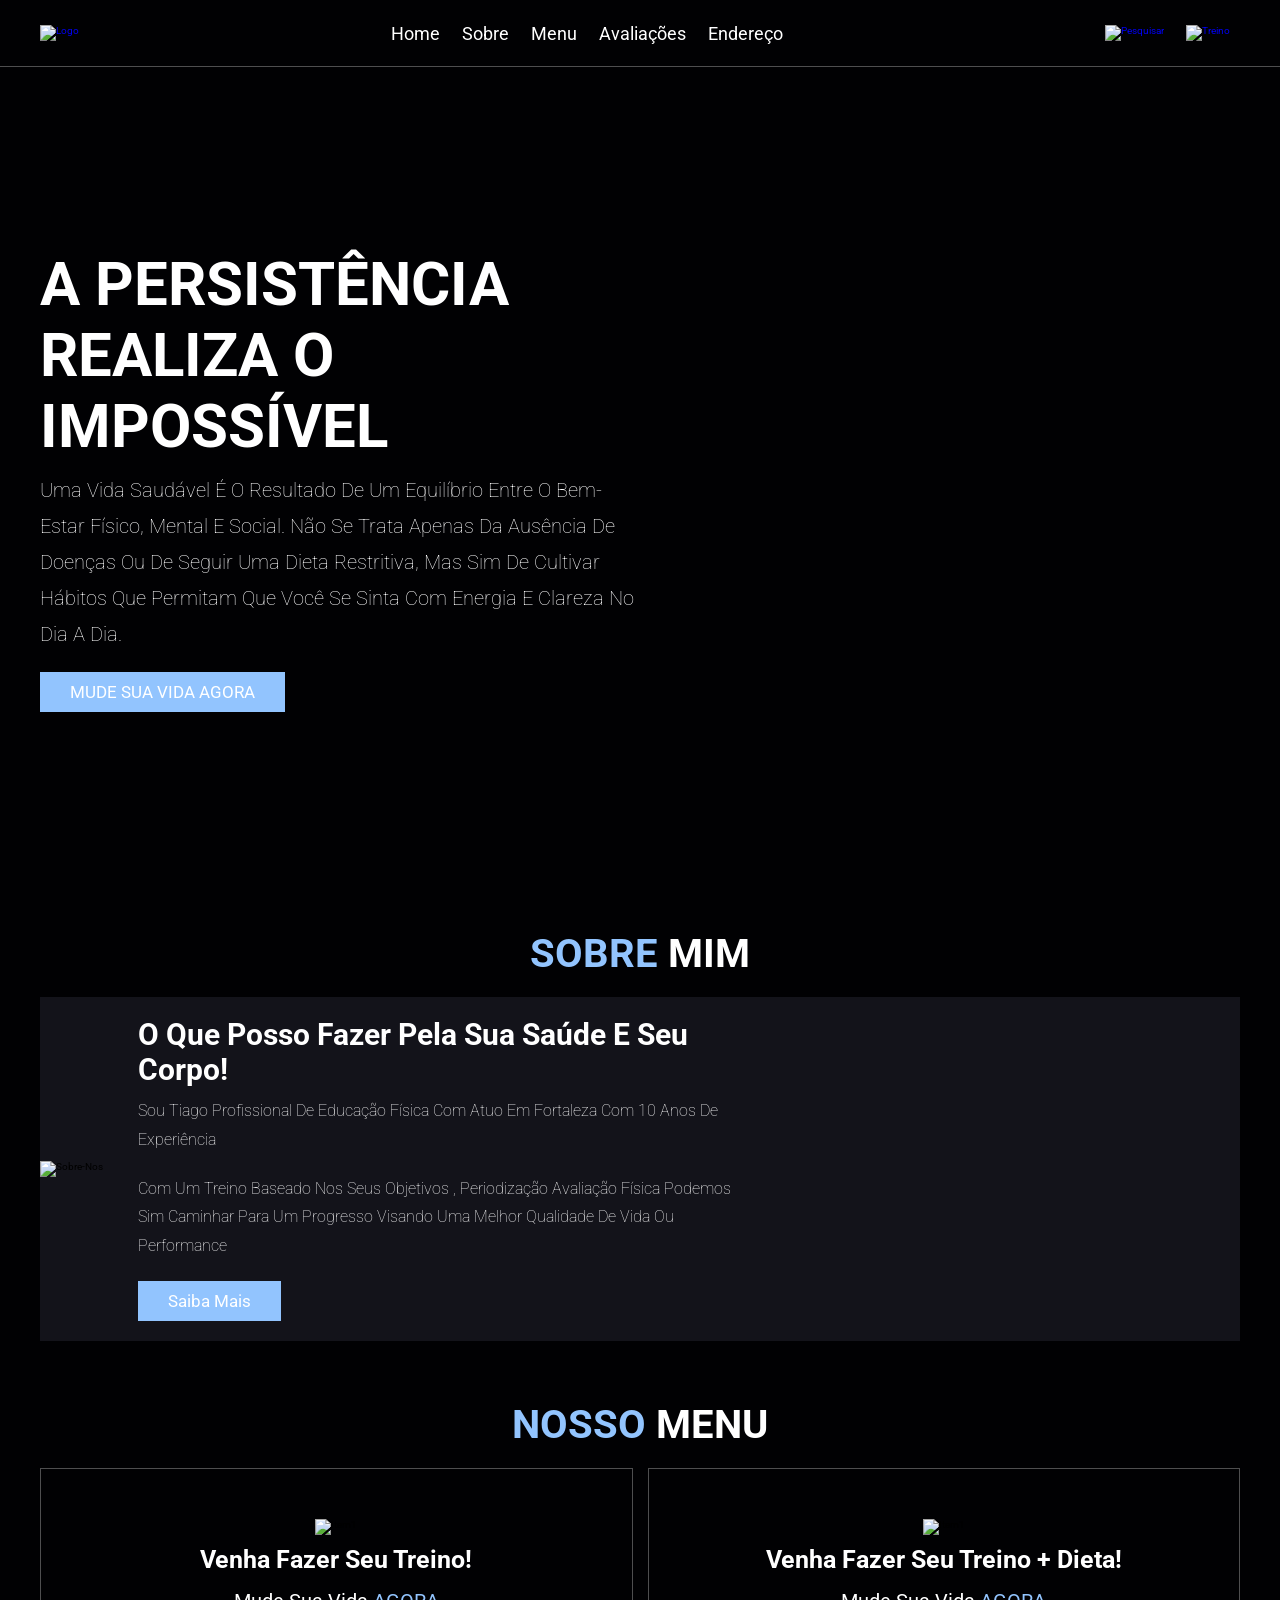
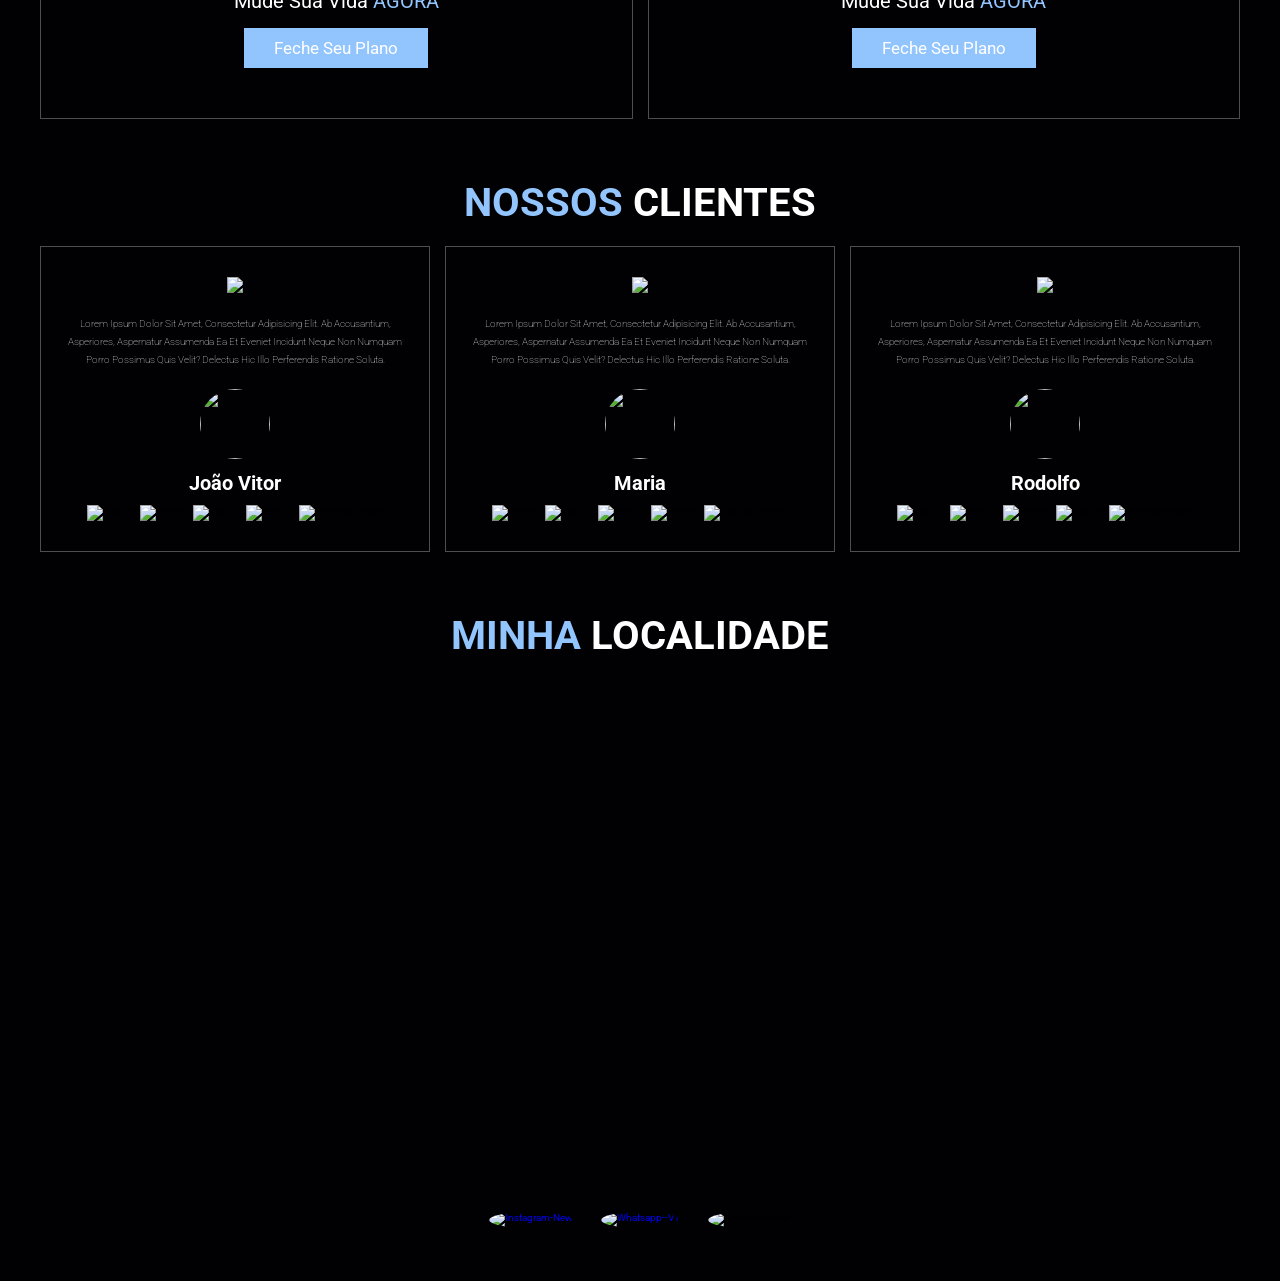
==== index.html @ c4655fab "sitepersonal.v2" ====
<!DOCTYPE html>
<html lang="pt-br">
<head>
    <meta charset="UTF-8">
    <meta name="viewport" content="width=device-width, initial-scale=1.0">
    <link rel="stylesheet" href="style.css">
    <link rel="preconnect" href="https://fonts.googleapis.com">
    <link rel="preconnect" href="https://fonts.gstatic.com" crossorigin>
    <link href="https://fonts.googleapis.com/css2?family=Montserrat:ital,wght@1,100..900&family=Roboto:ital,wght@1,300&display=swap" rel="stylesheet">
    <title>TiagoPersonal</title>
</head>
<body>
   <header class="header">  <!-- ADICIONADA A CLASSE "header" -->
       <section>
           <a href="#" class="logo">
               <img src="img/imglogo.JPG.jpg" height="70" width="150" alt="logo"/>
           </a>

           <nav class="navbar">
               <a href="#home">Home</a>
               <a href="#about">Sobre</a>
               <a href="#menu">Menu</a>
               <a href="#review">Avaliações</a><!-- CORRIGIDO "Avaliaçãoes" -->
               <a href="#address">Endereço</a>
           </nav>

           <div class="icons">
               <a href="#"><img width="30" height="30" src="https://img.icons8.com/ios/30/ffffff/search--v1.png"
                                alt="Pesquisar"/></a>
               <a href="#"><img width="30" height="30" src="https://img.icons8.com/nolan/30/dumbbell.png"
                                alt="Treino"/></a>
           </div>
       </section>
   </header>

   <div class="home-container">
       <section id="home">
           <div class="content">
               <h3>A PERSISTÊNCIA REALIZA O IMPOSSÍVEL</h3>
               <p>Uma vida saudável é o resultado de um equilíbrio entre o bem-estar físico, mental e social. Não se trata apenas da ausência de doenças ou de seguir uma dieta restritiva, mas sim de cultivar hábitos que permitam que você se sinta com energia e clareza no dia a dia.</p>
               <a href="https://wa.me/558587130654" class="btn">MUDE SUA VIDA AGORA</a>
           </div>
       </section>
   </div>

   <section class="about" id="about">
       <h2 class="title">Sobre <span>Mim</span></h2>
       <div class="row">
           <div class="container-image">
               <img height="430" width="430" src="./img/img1%20foto.JPG.jpg" alt="sobre-nos">
           </div>
           <div class="content">
               <h3>O que posso fazer pela sua saúde e seu corpo!</h3>
               <p>Sou Tiago profissional de educação  física  com atuo em Fortaleza Com 10 anos de experiência</p>
               <p>Com um treino baseado nos seus objetivos , periodização  avaliação física podemos sim caminhar para um progresso visando uma melhor qualidade de vida ou performance</p>
               <a href="https://wa.me/558587130654"  class="btn">Saiba mais</a>
           </div>

       </div>
   </section>

   <section class="menu" id="menu">
       <h2 class="title">Nosso <span>Menu</span></h2>

       <div class=box-container>
           <div class="box">
               <img src="img/img2 foto.JPG.jpg" alt="item1"/>
               <h3>Venha fazer seu treino!</h3>
               <div class="price">Mude sua vida <span>Agora</span></div>
               <a href="https://wa.me/558587130654" class="btn">Feche seu Plano</a>
           </div>
            <div class="box">
               <img src="img/foto1.jpeg" alt="item1"/>
               <h3>Venha fazer seu treino + dieta!</h3>
               <div class="price">Mude sua vida <span>Agora</span></div>
               <a href="https://wa.me/558587130654" class="btn">Feche seu Plano</a>
           </div>
       </div>
   </section>

   <section class="review" id="review">
       <h2 class="title">Nossos <span>clientes</span></h2>

       <div class="box-container">
           <div class="box">
               <img src="img/comentario_files/quote-img.png"/>
               <p>Lorem ipsum dolor sit amet, consectetur adipisicing elit. Ab accusantium, asperiores, aspernatur assumenda ea et eveniet incidunt neque non numquam porro possimus quis velit? Delectus hic illo perferendis ratione soluta.</p>
               <img class="user" src="img/comentario_files/pic-1.png"/>
               <h3>João Vitor</h3>
               <div class="stars">
                   <img width="30" height="30" src="https://img.icons8.com/ios-glyphs/30/ffffff/star--v1.png" alt="star--v1"/>
                   <img width="30" height="30" src="https://img.icons8.com/ios-glyphs/30/ffffff/star--v1.png" alt="star--v1"/>
                   <img width="30" height="30" src="https://img.icons8.com/ios-glyphs/30/ffffff/star--v1.png" alt="star--v1"/>
                   <img width="30" height="30" src="https://img.icons8.com/ios-glyphs/30/ffffff/star--v1.png" alt="star--v1"/>
                   <img width="30" height="30" src="https://img.icons8.com/ios-filled/30/ffffff/star-half-empty.png" alt="star-half-empty"/>
               </div>
           </div>

            <div class="box">
               <img src="img/comentario_files/quote-img.png"/>
               <p>Lorem ipsum dolor sit amet, consectetur adipisicing elit. Ab accusantium, asperiores, aspernatur assumenda ea et eveniet incidunt neque non numquam porro possimus quis velit? Delectus hic illo perferendis ratione soluta.</p>
               <img class="user" src="img/comentario_files/pic-2.png"/>
               <h3>maria</h3>
               <div class="stars">
                   <img width="30" height="30" src="https://img.icons8.com/ios-glyphs/30/ffffff/star--v1.png" alt="star--v1"/>
                   <img width="30" height="30" src="https://img.icons8.com/ios-glyphs/30/ffffff/star--v1.png" alt="star--v1"/>
                   <img width="30" height="30" src="https://img.icons8.com/ios-glyphs/30/ffffff/star--v1.png" alt="star--v1"/>
                   <img width="30" height="30" src="https://img.icons8.com/ios-glyphs/30/ffffff/star--v1.png" alt="star--v1"/>
                   <img width="30" height="30" src="https://img.icons8.com/ios-filled/30/ffffff/star-half-empty.png" alt="star-half-empty"/>
               </div>
           </div>

            <div class="box">
               <img src="img/comentario_files/quote-img.png"/>
               <p>Lorem ipsum dolor sit amet, consectetur adipisicing elit. Ab accusantium, asperiores, aspernatur assumenda ea et eveniet incidunt neque non numquam porro possimus quis velit? Delectus hic illo perferendis ratione soluta.</p>
               <img class="user" src="img/comentario_files/pic-3.png"/>
               <h3>rodolfo</h3>
               <div class="stars">
                   <img width="30" height="30" src="https://img.icons8.com/ios-glyphs/30/ffffff/star--v1.png" alt="star--v1"/>
                   <img width="30" height="30" src="https://img.icons8.com/ios-glyphs/30/ffffff/star--v1.png" alt="star--v1"/>
                   <img width="30" height="30" src="https://img.icons8.com/ios-glyphs/30/ffffff/star--v1.png" alt="star--v1"/>
                   <img width="30" height="30" src="https://img.icons8.com/ios-glyphs/30/ffffff/star--v1.png" alt="star--v1"/>
                   <img width="30" height="30" src="https://img.icons8.com/ios-filled/30/ffffff/star-half-empty.png" alt="star-half-empty"/>
               </div>
           </div>
       </div>
   </section>

   <section class="address" id="address">
       <h2 class="title">Minha <span>Localidade</span></h2>

       <iframe src="https://www.google.com/maps/embed?pb=!1m18!1m12!1m3!1d3981.359540931861!2d-38.49580643034503!3d-3.7315707348567804!2m3!1f0!2f0!3f0!3m2!1i1024!2i768!4f13.1!3m3!1m2!1s0x94ce50ed0db0ce53%3A0x2ceef8b6d3bbef4b!2sAcademia%20Smart%20Fit%20-%20Meireles!5e0!3m2!1spt-BR!2sbr!4v1773800016883!5m2!1spt-BR!2sbr" width="600" height="450" style="border:0;" allowfullscreen="" loading="lazy" referrerpolicy="no-referrer-when-downgrade"></iframe>
   </section>

   <section class="footer">
       <div class="share">
           <a href="http://instragram.com/tiagosampaio12"><img width="30" height="30" src="https://img.icons8.com/ios-glyphs/30/ffffff/instagram-new.png" alt="instagram-new"/></a>
           <a href="https://wa.me/558587130654"><img width="30" height="30" src="https://img.icons8.com/ios-filled/30/ffffff/whatsapp--v1.png" alt="whatsapp--v1"/></a>
           <img width="30" height="30" src="https://img.icons8.com/ios-filled/30/ffffff/facebook-new.png" alt="facebook-new"/>
       </div>
   </section>
</body>
</html>
---- style.css ----
:root {
   --main-color: #92c4fe; /*adicionar --white: #fff no fina*/
   --black: #13131a;
   --bg: #010103;
   --border: 0.1rem solid rgba(255,255,255,0.3);
   font-size: 10px;
}

*{
   margin:0;
   padding: 0;
   outline: none;
   border: none;
   text-decoration: none;
   text-transform: capitalize;
   transition: 0.2s linear;
   font-family: "Roboto", sans-serif;
}

body {
   background-color: var(--bg);
}

section {
   padding: 3rem 2rem;
   margin: 0 auto;
   max-width: 1200px;
}

.header {
   position: fixed;
   top:0;
   left: 0;
   right: 0;
   z-index: 99;
   border-bottom: var(--border);
   background-color: var(--bg);
}

.header section {
   display: flex;
   align-items: center;
   justify-content: space-between;
   padding-top: 1.5rem;
   padding-bottom: 1.5rem;
}

.navbar a {
   margin: 0 1rem;
   font-size: 1.8rem;
   color: #fff;
}

.navbar a:hover {
   color: var(--main-color);
   border-bottom: 0.1rem solid var(--main-color);
   padding-bottom: 0.5rem;
   font-size: 2rem;
}

.icons img {
   margin: 1rem;
   cursor: pointer;
}

.icons img:hover {
   width: 40px;
   height: 40px;
}

.btn {
   background: var(--main-color);
   color: #fff;
   padding: 1rem 3rem;
   font-size: 1.7rem;
   cursor: pointer;
   margin-top: 1rem;
   display: inline-block;
}

.btn:hover {
   letter-spacing: 0.1rem;
}

.home-container {
   background: url("./img/academiaofc.jpg");
   background-position: center;
   height: 100vh;
   background-size: cover;
}

.home-container section {
   display: flex;
   align-items: center;
   min-height: 100vh;
}

.content {
   max-width: 60rem;
}

.content h3 {
   color: #fff;
   font-size: 6rem;
}

.content p {
   color: #fff;
   font-size: 2rem;
   font-weight: 100;
   line-height: 1.8;
   padding: 1rem 0;
}

.title {
   font-size: 4rem;
   color: var(--main-color);
   text-align: center;
   text-transform: uppercase;
   margin-bottom: 2rem;
}

.title span {
   color: #fff;
   text-transform: uppercase;
}


.about .row {
   display: flex;
   align-items: center;
   background-color: var(--black);
   gap: 1.5rem;
}

.about .row .content {
   padding: 2rem;
}

.about .row .content h3 {
   font-size: 3rem;
   color: #fff;
}

.about .row .content p {
   font-size: 1.6rem;
   color: #fff;
   padding: 1rem 0;
   line-height: 1.8;
}

 .box-container {
   display: grid;
   grid-template-columns: repeat(auto-fit, minmax(30rem, 1fr));
   gap: 1.5rem;
}

.menu .box-container .box {
   text-align: center;
   border: var(--border);
   padding: 5rem;
   cursor: pointer;
}

.menu .box-container .box img {
   height: 25rem;
}

.menu .box-container .box h3 {
  color: #fff;
  font-size: 2.5rem;
  padding: 1rem 0;
}

.menu .box-container .box .price {
  color: #fff;
  font-size: 2rem;
  padding: 0.5rem 0;
}

.menu .box-container .box .price span {
  text-transform: uppercase;
  color: var(--main-color);

}

.menu .box-container .box:hover {
   background-color: #fff
}

.menu .box-container .box:hover>* {
   color: var(--black);
}

.review .box-container .box {
   border: var(--border);
   text-align: center;
   padding: 3rem 2rem;
}

.review .box-container .box p {
   font-siz: 1.5rem;
   color: #fff;
   padding: 2rem 0;
   line-height: 1.8;
   font-weight: lighter;
}

.review .box-container .box h3 {
   color: #fff;
   font-size: 2rem;
   margin: 1rem 0;
}

.review .box-container .box .user {
   height: 7rem;
   width: 7rem;
   border-radius: 50%;
}

.address {
   display: flex;
   align-items: center;
   flex-direction: column;
}

.footer {
   text-align: center;
}

.footer .share {
   padding: 1rem 0;
}

.footer .share img {
   margin: 0.3rem;
   cursor: pointer;
   border-radius: 50%;
   padding: 1rem
}

.footer .share img:hover {
  background-color: var(--main-color);
}
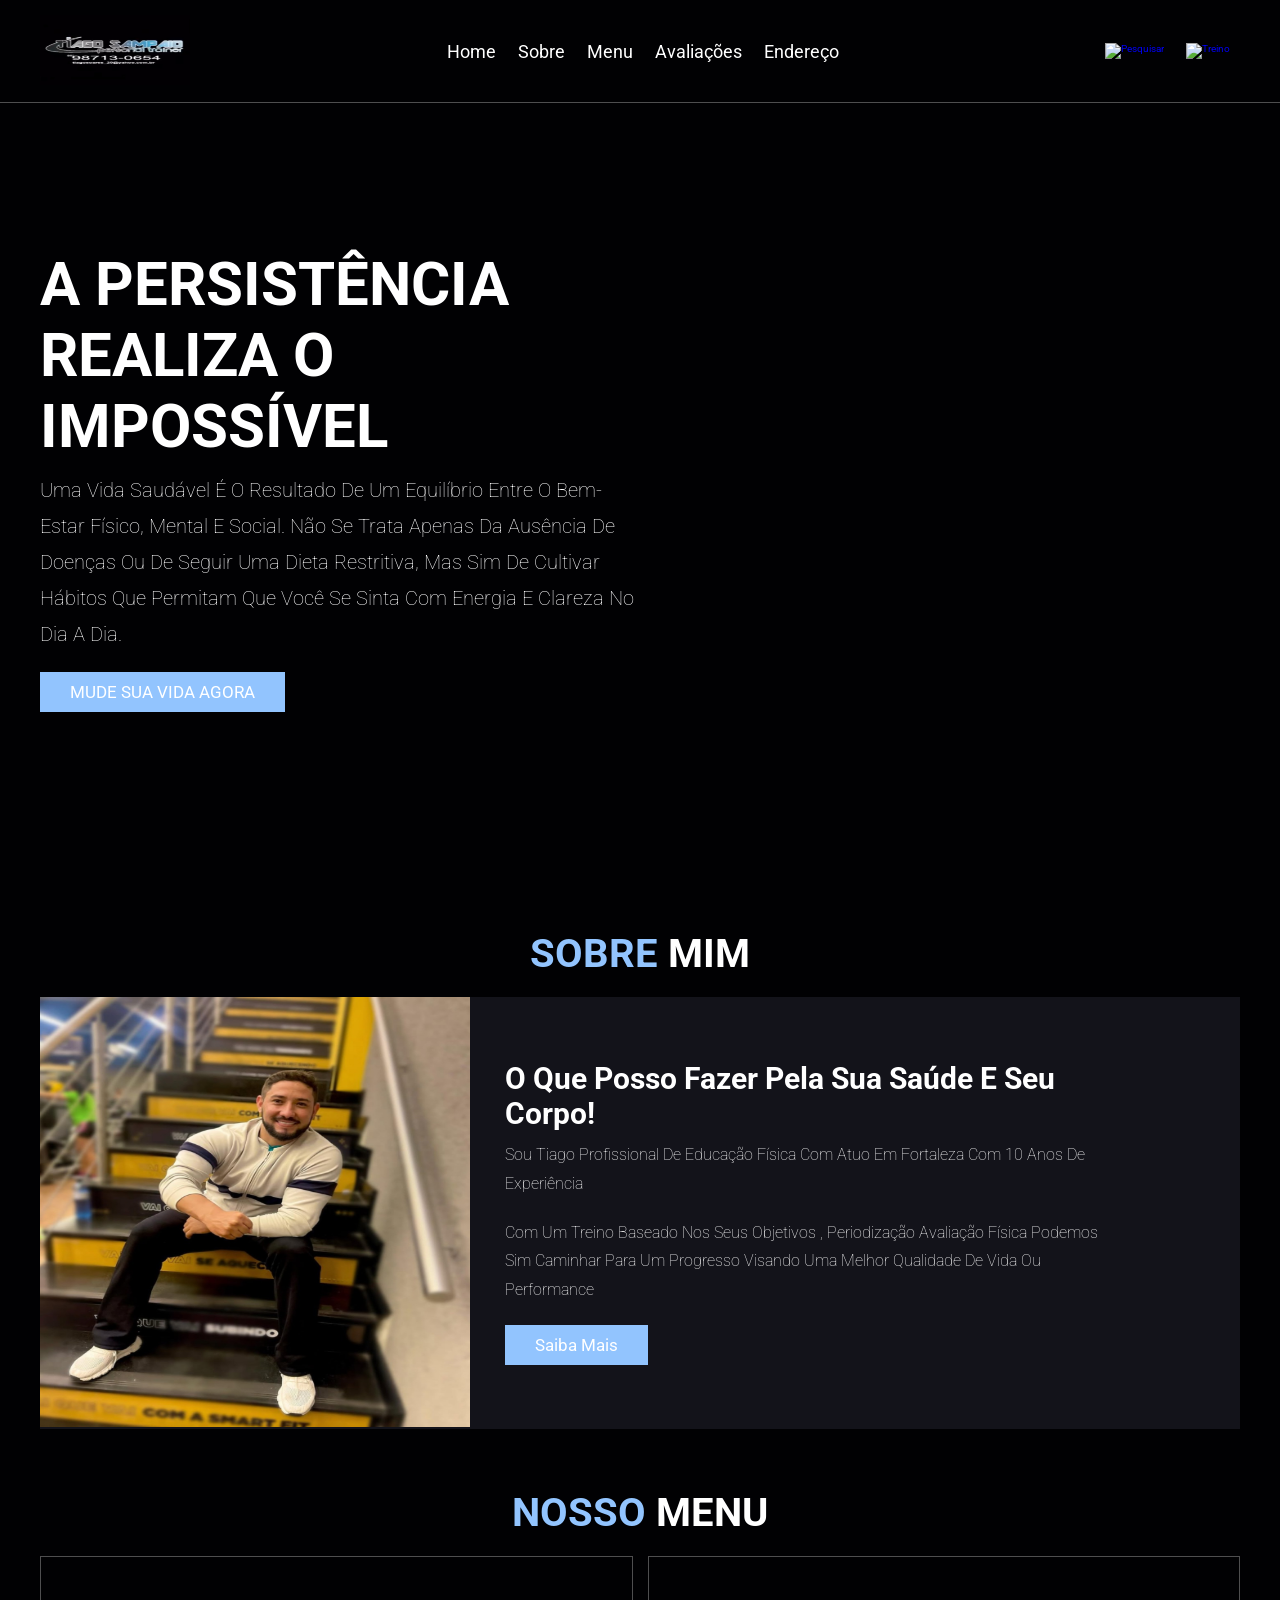
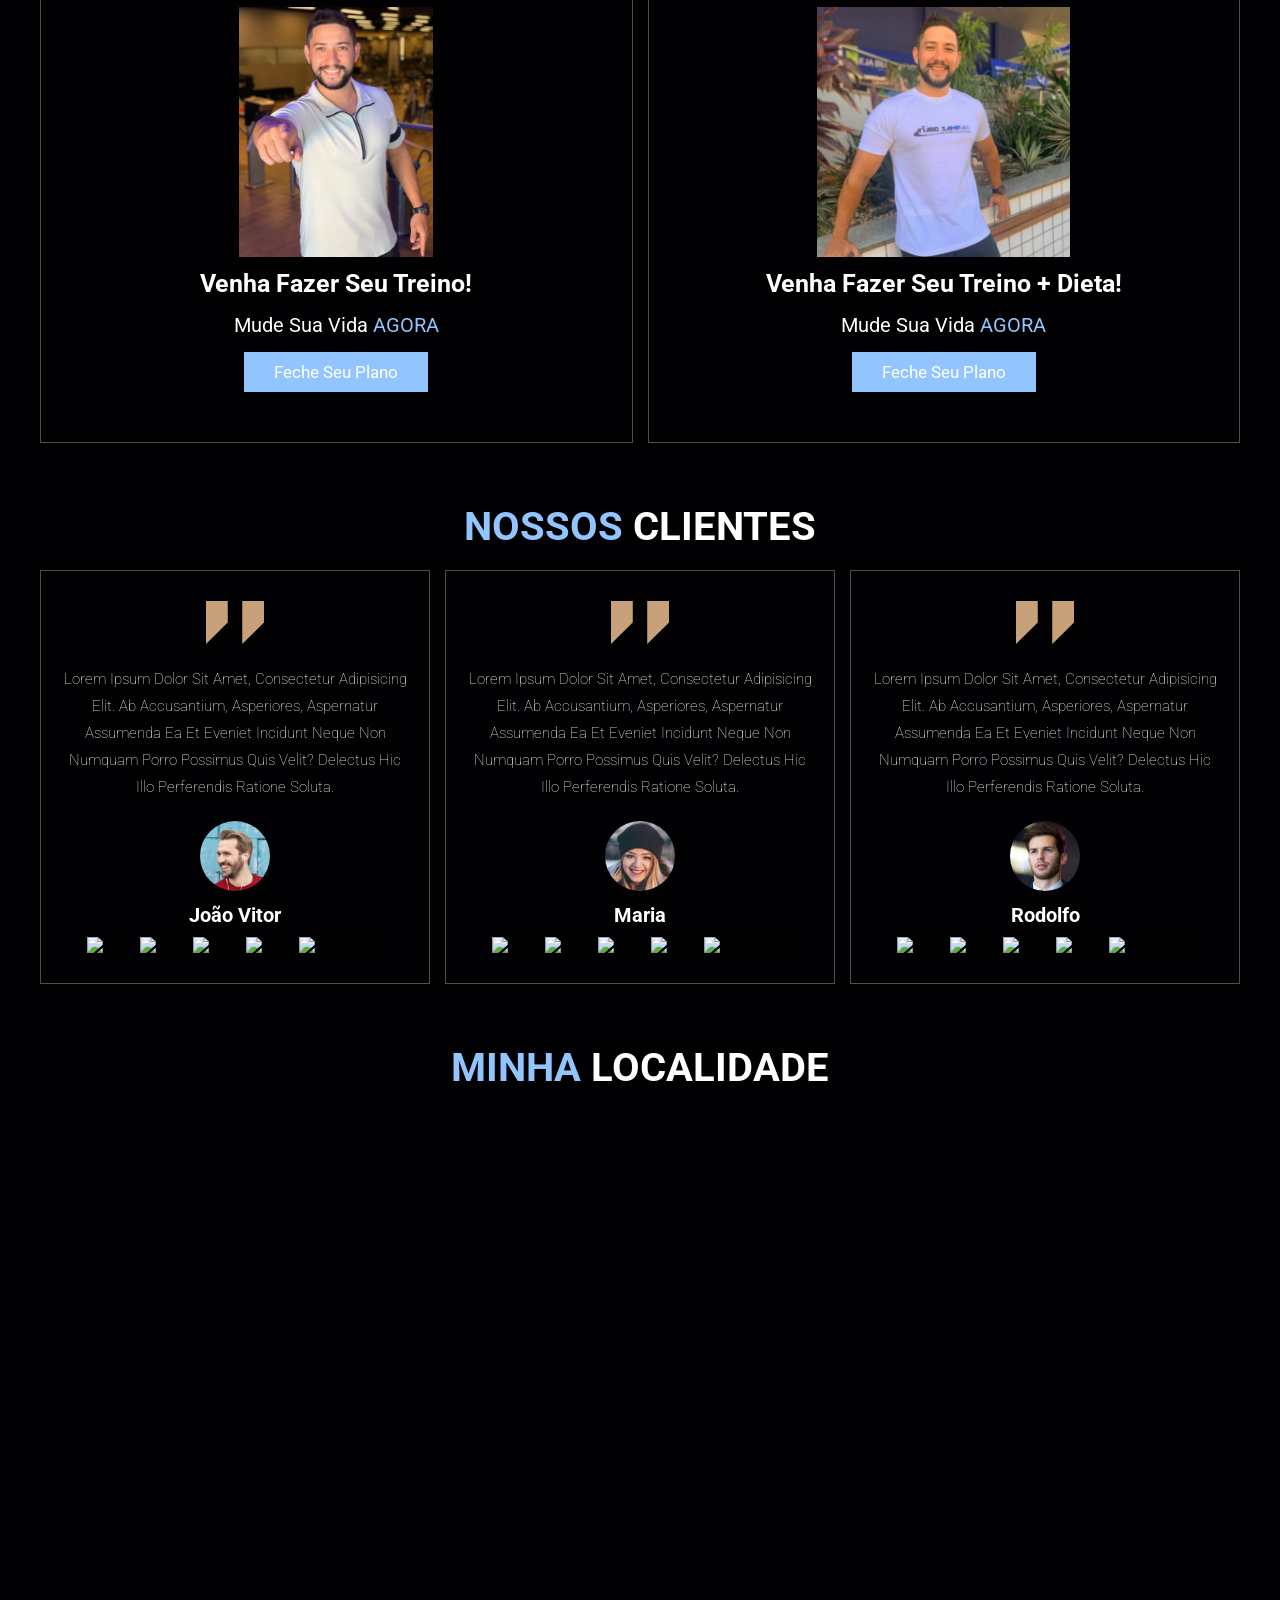
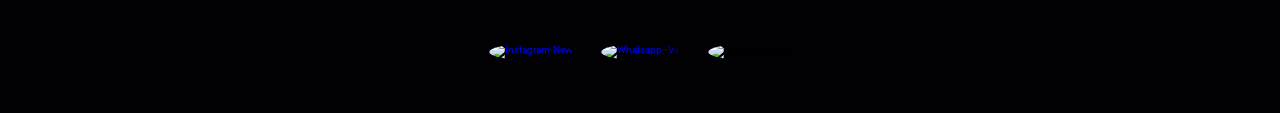
==== commit f610f563: "sitepersonal.v4" ====
--- a/index.html
+++ b/index.html
@@ -10,17 +10,17 @@
     <title>TiagoPersonal</title>
 </head>
 <body>
-   <header class="header">  <!-- ADICIONADA A CLASSE "header" -->
+   <header class="header"> 
        <section>
            <a href="#" class="logo">
-               <img src="img/imglogo.JPG.jpg" height="70" width="150" alt="logo"/>
+               <img src="imagens 1/img/imglogo.JPG.jpg" height="70" width="150" alt="logo"/>
            </a>
 
            <nav class="navbar">
                <a href="#home">Home</a>
                <a href="#about">Sobre</a>
                <a href="#menu">Menu</a>
-               <a href="#review">Avaliações</a><!-- CORRIGIDO "Avaliaçãoes" -->
+               <a href="#review">Avaliações</a>
                <a href="#address">Endereço</a>
            </nav>
 
@@ -47,7 +47,7 @@
        <h2 class="title">Sobre <span>Mim</span></h2>
        <div class="row">
            <div class="container-image">
-               <img height="430" width="430" src="./img/img1%20foto.JPG.jpg" alt="sobre-nos">
+               <img height="430" width="430" src="imagens 1/img/img1 foto.JPG.jpg" alt="sobre-nos">
            </div>
            <div class="content">
                <h3>O que posso fazer pela sua saúde e seu corpo!</h3>
@@ -64,13 +64,13 @@
 
        <div class=box-container>
            <div class="box">
-               <img src="img/img2 foto.JPG.jpg" alt="item1"/>
+               <img src="imagens 1/img/img2 foto.JPG.jpg" alt="item1"/>
                <h3>Venha fazer seu treino!</h3>
                <div class="price">Mude sua vida <span>Agora</span></div>
                <a href="https://wa.me/558587130654" class="btn">Feche seu Plano</a>
            </div>
             <div class="box">
-               <img src="img/foto1.jpeg" alt="item1"/>
+               <img src="imagens 1/img/foto1.jpeg" alt="item1"/>
                <h3>Venha fazer seu treino + dieta!</h3>
                <div class="price">Mude sua vida <span>Agora</span></div>
                <a href="https://wa.me/558587130654" class="btn">Feche seu Plano</a>
@@ -83,9 +83,9 @@
 
        <div class="box-container">
            <div class="box">
-               <img src="img/comentario_files/quote-img.png"/>
+               <img src="comentario_files/quote-img.png"/>
                <p>Lorem ipsum dolor sit amet, consectetur adipisicing elit. Ab accusantium, asperiores, aspernatur assumenda ea et eveniet incidunt neque non numquam porro possimus quis velit? Delectus hic illo perferendis ratione soluta.</p>
-               <img class="user" src="img/comentario_files/pic-1.png"/>
+               <img class="user" src="comentario_files/pic-1.png"/>
                <h3>João Vitor</h3>
                <div class="stars">
                    <img width="30" height="30" src="https://img.icons8.com/ios-glyphs/30/ffffff/star--v1.png" alt="star--v1"/>
@@ -97,9 +97,9 @@
            </div>
 
             <div class="box">
-               <img src="img/comentario_files/quote-img.png"/>
+               <img src="comentario_files/quote-img.png"/>
                <p>Lorem ipsum dolor sit amet, consectetur adipisicing elit. Ab accusantium, asperiores, aspernatur assumenda ea et eveniet incidunt neque non numquam porro possimus quis velit? Delectus hic illo perferendis ratione soluta.</p>
-               <img class="user" src="img/comentario_files/pic-2.png"/>
+               <img class="user" src="comentario_files/pic-2.png"/>
                <h3>maria</h3>
                <div class="stars">
                    <img width="30" height="30" src="https://img.icons8.com/ios-glyphs/30/ffffff/star--v1.png" alt="star--v1"/>
@@ -111,9 +111,9 @@
            </div>
 
             <div class="box">
-               <img src="img/comentario_files/quote-img.png"/>
+               <img src="comentario_files/quote-img.png"/>
                <p>Lorem ipsum dolor sit amet, consectetur adipisicing elit. Ab accusantium, asperiores, aspernatur assumenda ea et eveniet incidunt neque non numquam porro possimus quis velit? Delectus hic illo perferendis ratione soluta.</p>
-               <img class="user" src="img/comentario_files/pic-3.png"/>
+               <img class="user" src="comentario_files/pic-3.png"/>
                <h3>rodolfo</h3>
                <div class="stars">
                    <img width="30" height="30" src="https://img.icons8.com/ios-glyphs/30/ffffff/star--v1.png" alt="star--v1"/>
--- a/style.css
+++ b/style.css
@@ -83,7 +83,7 @@
 }
 
 .home-container {
-   background: url("./img/academiaofc.jpg");
+    background-image: url('https://images.unsplash.com/photo-1593079831268-3381b0db4a77?ixlib=rb-4.0.3&auto=format&fit=crop&w=870&q=80');
    background-position: center;
    height: 100vh;
    background-size: cover;
@@ -199,7 +199,7 @@
 }
 
 .review .box-container .box p {
-   font-siz: 1.5rem;
+   font-size: 1.5rem;
    color: #fff;
    padding: 2rem 0;
    line-height: 1.8;
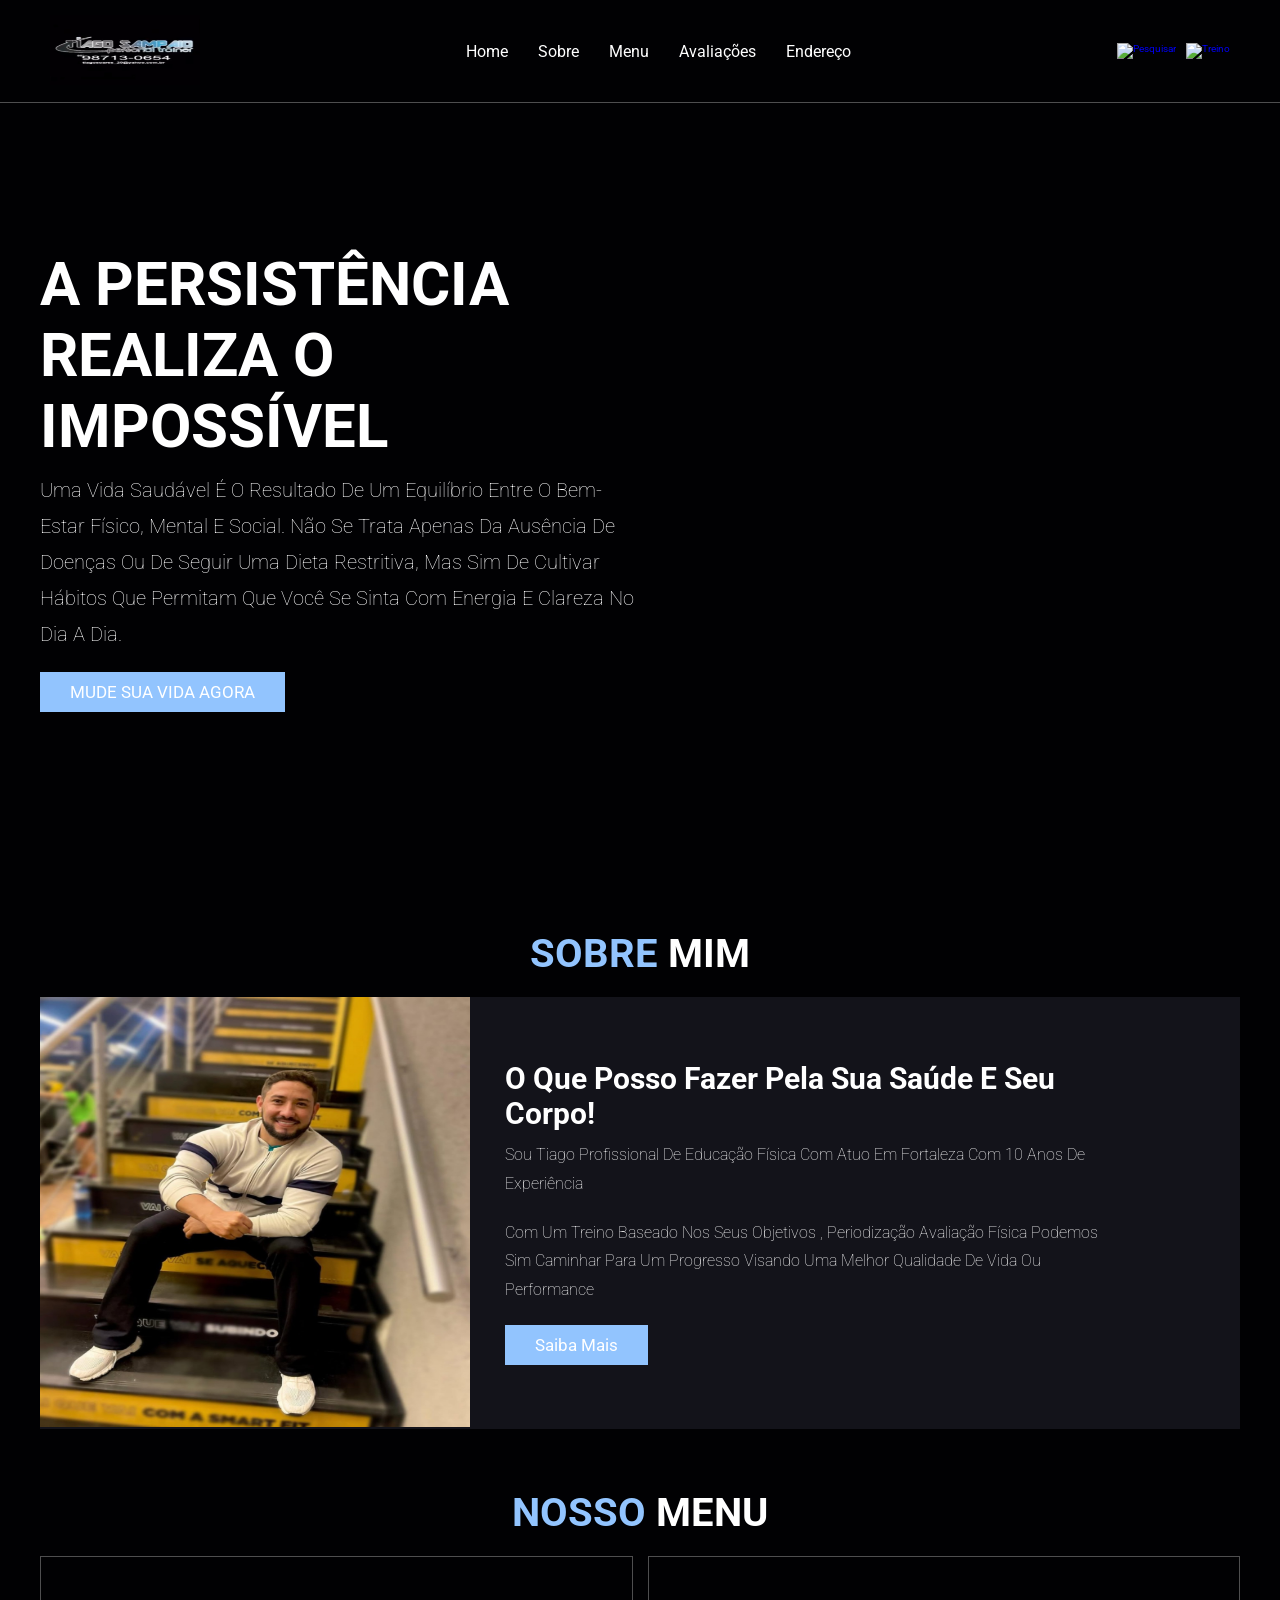
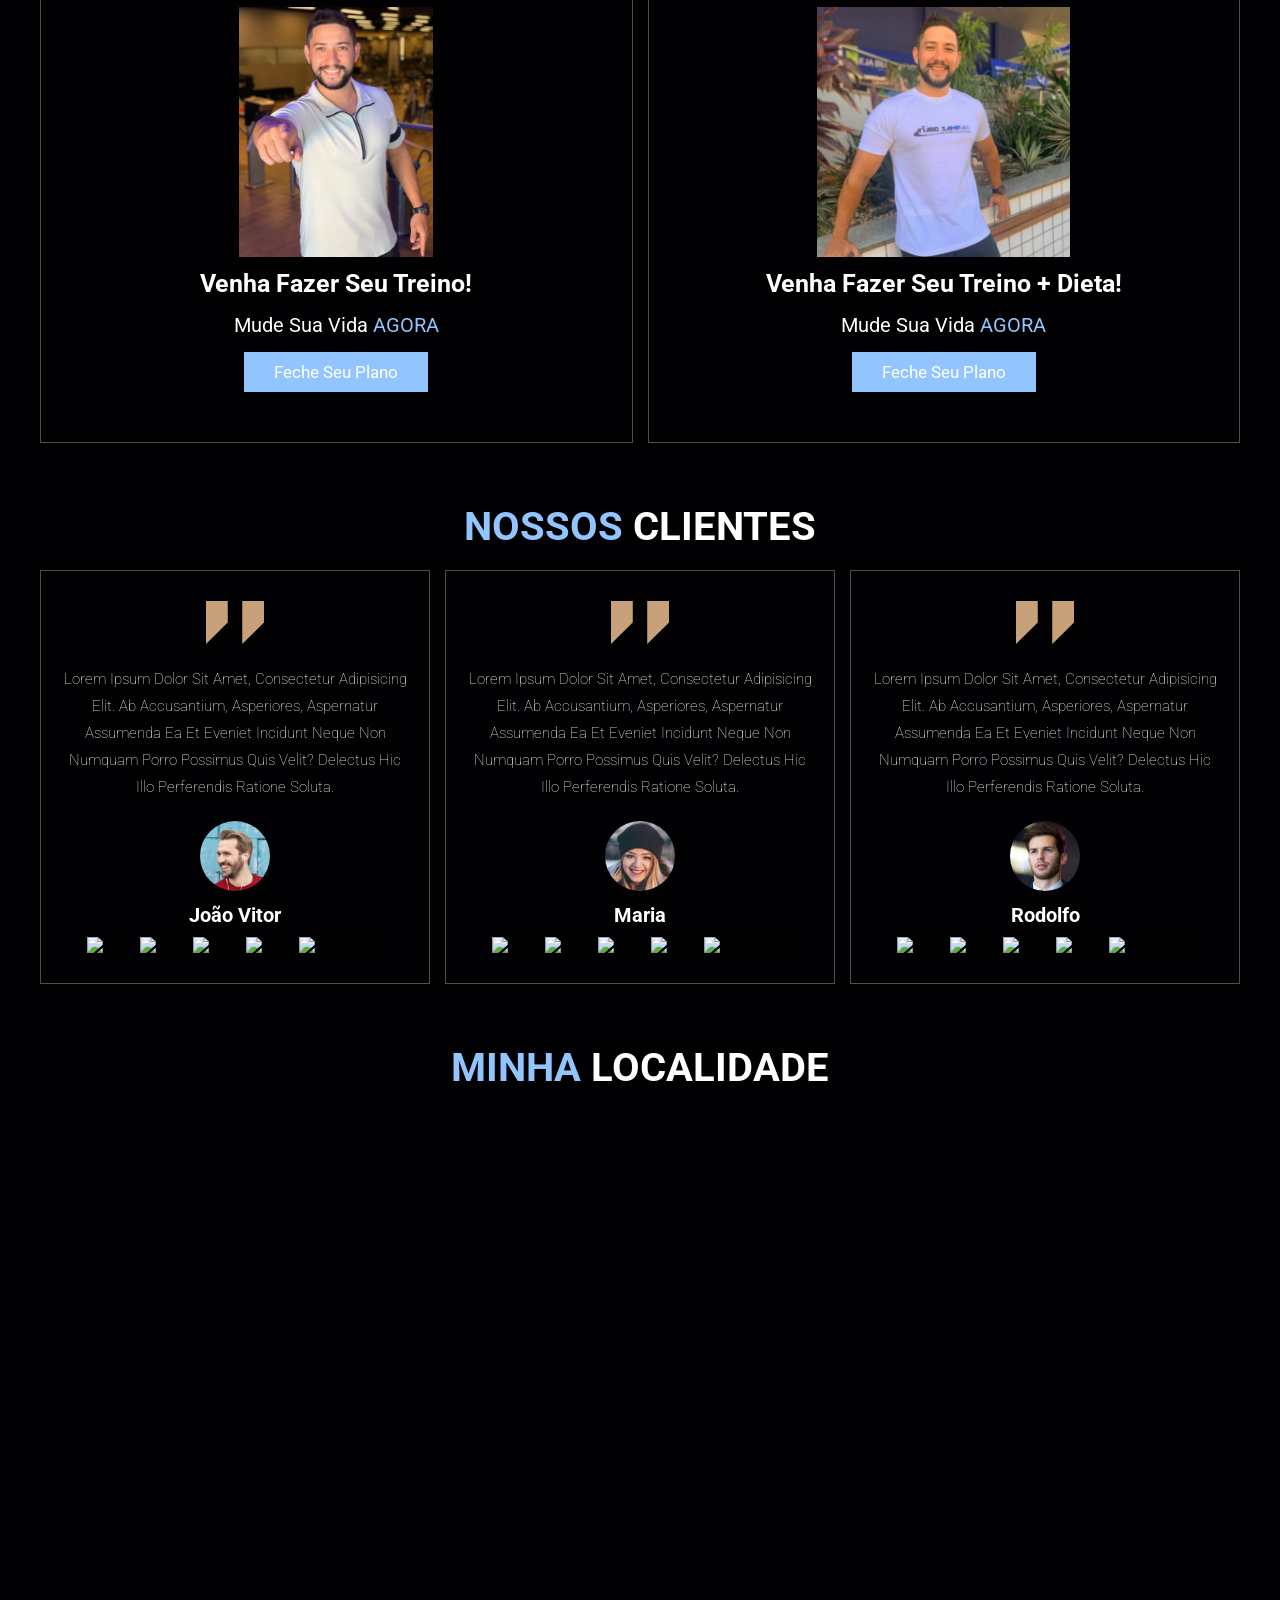
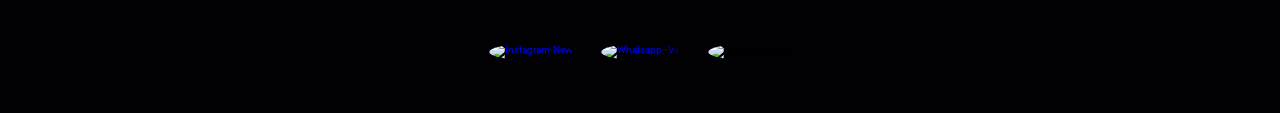
==== commit 03e26f44: "sitepersonal.v5" ====
--- a/index.html
+++ b/index.html
@@ -16,7 +16,7 @@
                <img src="imagens 1/img/imglogo.JPG.jpg" height="70" width="150" alt="logo"/>
            </a>
 
-           <nav class="navbar">
+           <nav class="navbar-wrapper">
                <a href="#home">Home</a>
                <a href="#about">Sobre</a>
                <a href="#menu">Menu</a>
--- a/style.css
+++ b/style.css
@@ -45,27 +45,38 @@
    padding-bottom: 1.5rem;
 }
 
-.navbar a {
-   margin: 0 1rem;
-   font-size: 1.8rem;
-   color: #fff;
-}
-
-.navbar a:hover {
+.navbar-wrapper {
+   display: flex;
+   gap: 1rem;
+}
+
+.navbar-wrapper a {
+  font-size: 1.6rem;
+   color: #fff;
+   padding: 0.5rem 1rem;
+}
+
+.navbar-wrapper a:hover {
    color: var(--main-color);
    border-bottom: 0.1rem solid var(--main-color);
    padding-bottom: 0.5rem;
    font-size: 2rem;
 }
 
+.icons {
+   display: flex;
+   gap: 1rem;
+}
+
 .icons img {
-   margin: 1rem;
+   width: 28px;
+   height: 28px;
    cursor: pointer;
 }
 
 .icons img:hover {
-   width: 40px;
-   height: 40px;
+   width: 32px;
+   height: 32px;
 }
 
 .btn {
@@ -241,4 +252,77 @@
 
 .footer .share img:hover {
   background-color: var(--main-color);
+}
+
+/* MOBILE (até 768px) */
+@media (max-width: 768px) {
+   .header section {
+      flex-direction: row;
+      justify-content: space-between;
+      gap: 0.5rem;
+      padding: 1rem;
+   }
+
+   .navbar-wrapper {
+      flex: 1;
+      justify-content: center;
+      gap: 1rem;
+   }
+   
+   .navbar {
+      flex-wrap: wrap;
+      justify-content: center;
+      gap: 0.3rem;
+   }
+   
+   .navbar a {
+      font-size: 1.4rem;
+     padding: 0.4rem 0.6rem;
+   }
+   
+  .icons {
+      gap: 0.3rem;
+   }
+
+   .logo img {
+      height: 45px;
+   }
+   
+   .home-container {
+      background-attachment: scroll;
+      min-height: 90vh;
+      text-align: center;
+   }
+   
+   .about .row {
+      flex-direction: column;
+      text-align: center;
+   }
+   
+   section {
+      padding: 2rem 1rem;
+   }
+   
+   .box-container {
+      grid-template-columns: 1fr;
+      gap: 1.5rem;
+   }
+}
+
+/* TABLET (769px - 1024px) */
+@media (min-width: 769px) and (max-width: 1024px) {
+   .header section {
+      padding: 1rem 3rem;
+   }
+   
+   .box-container {
+      grid-template-columns: repeat(2, 1fr);
+   }
+}
+
+/* DESKTOP GRANDE (1025px+) */
+@media (min-width: 1025px) {
+   .header section {
+      padding: 1.5rem 5rem;
+   }
 }
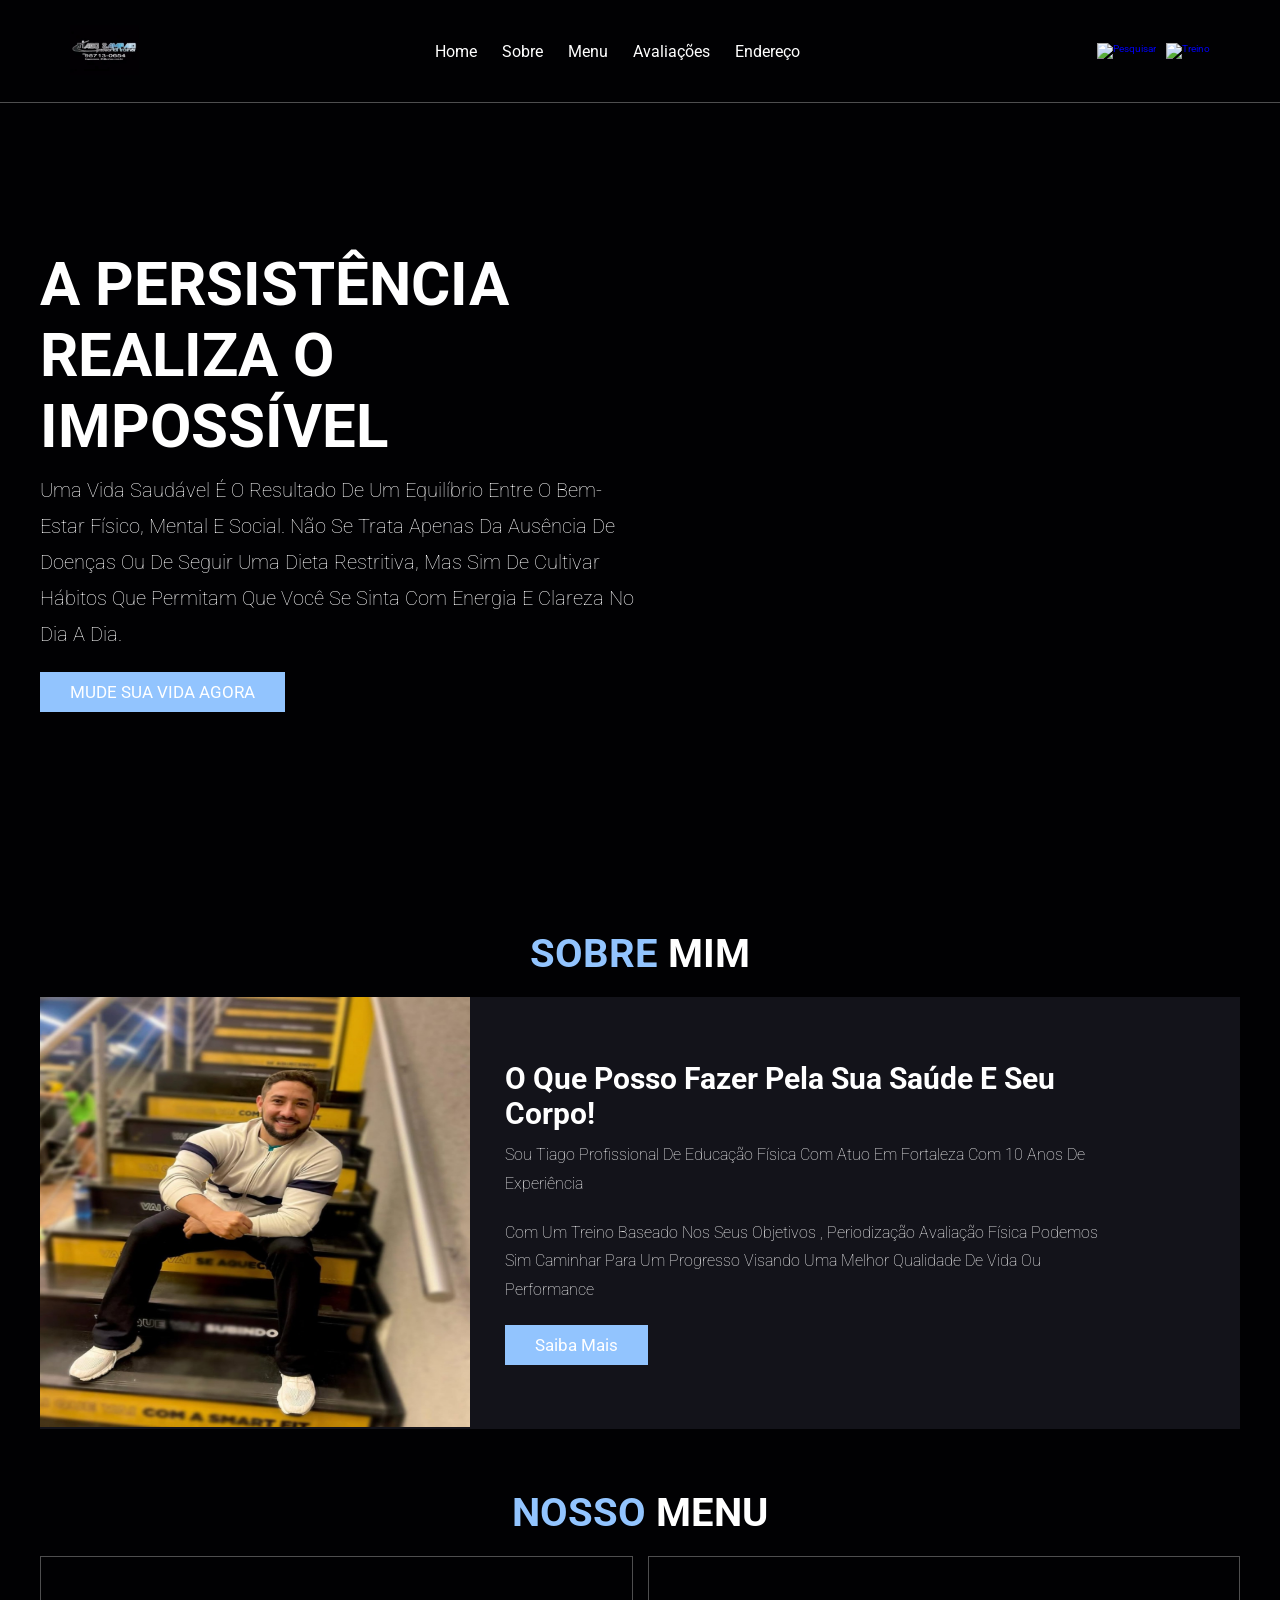
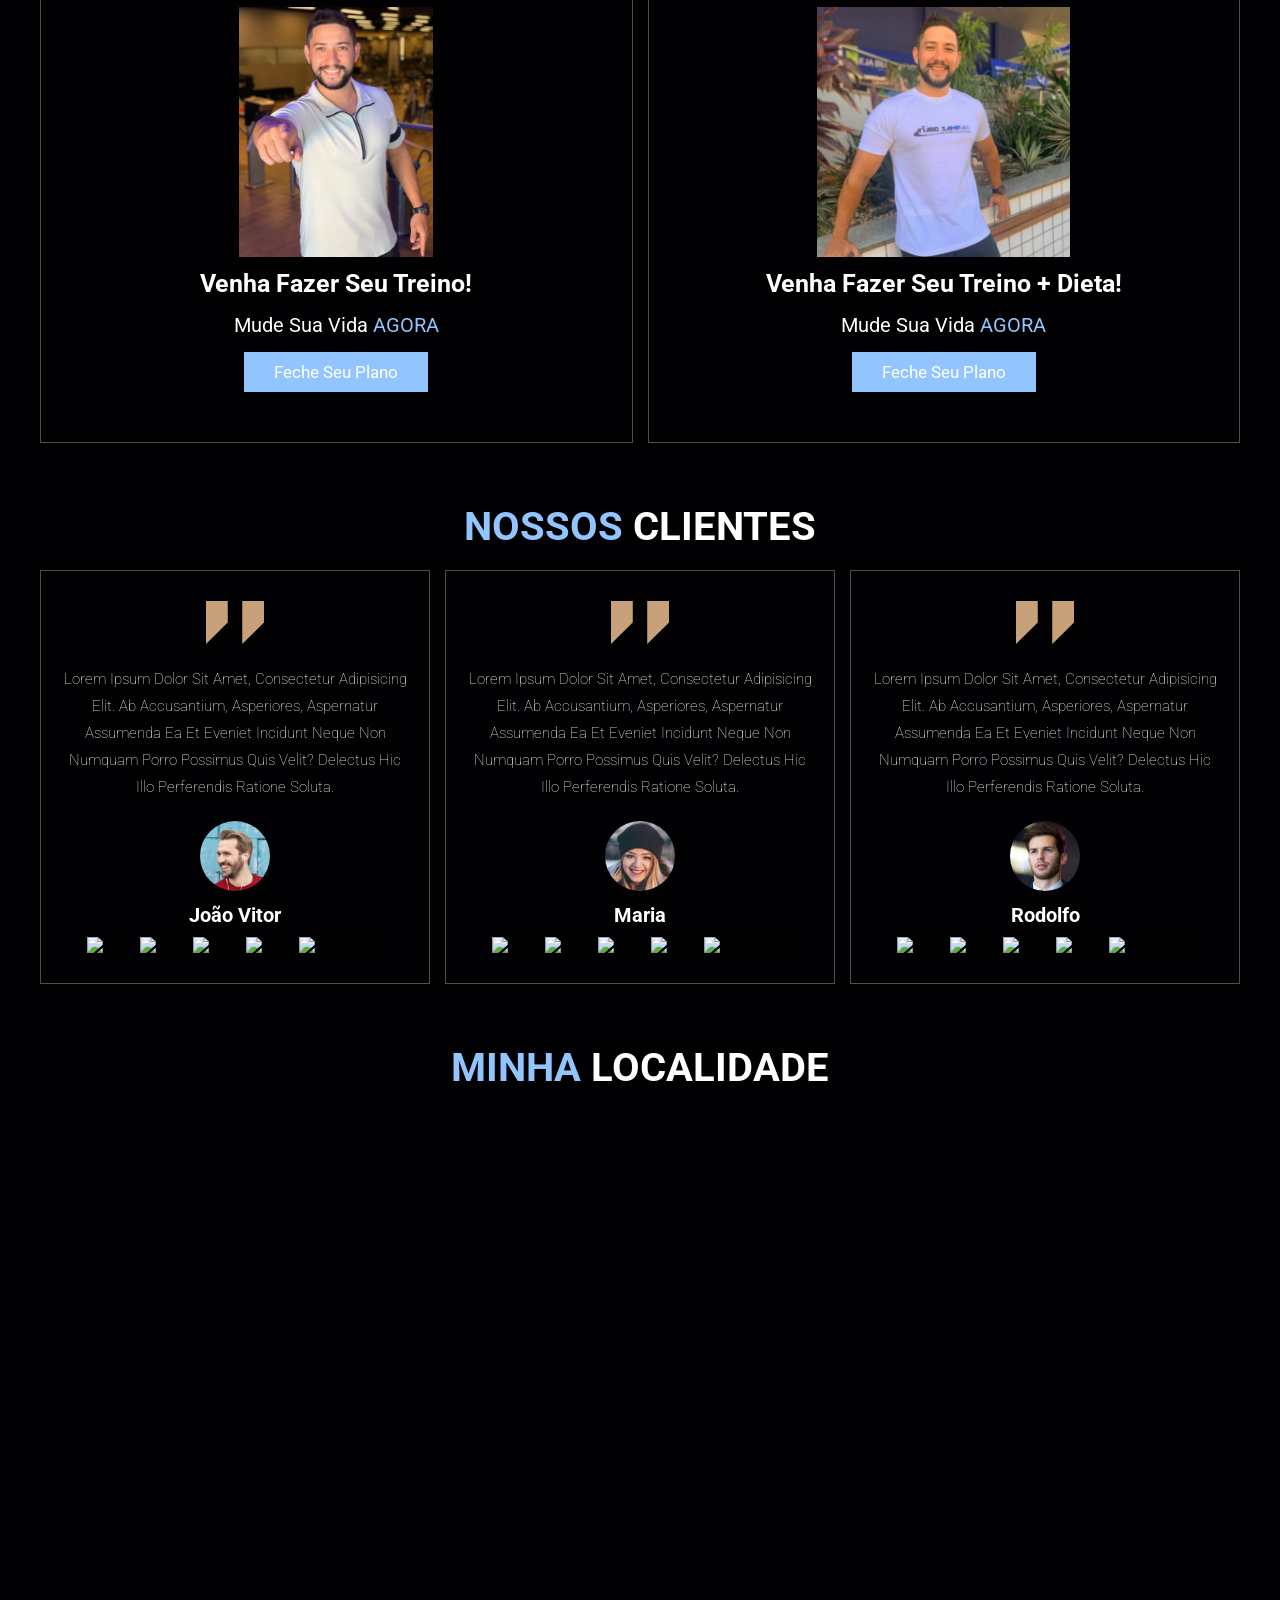
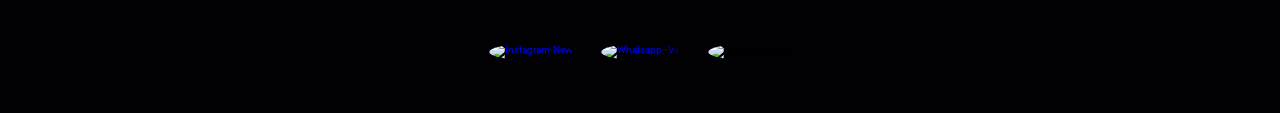
==== commit 31c585be: "Sitepersonal.v6" ====
--- a/index.html
+++ b/index.html
@@ -1,143 +1,180 @@
 <!DOCTYPE html>
 <html lang="pt-br">
+
 <head>
     <meta charset="UTF-8">
     <meta name="viewport" content="width=device-width, initial-scale=1.0">
     <link rel="stylesheet" href="style.css">
     <link rel="preconnect" href="https://fonts.googleapis.com">
     <link rel="preconnect" href="https://fonts.gstatic.com" crossorigin>
-    <link href="https://fonts.googleapis.com/css2?family=Montserrat:ital,wght@1,100..900&family=Roboto:ital,wght@1,300&display=swap" rel="stylesheet">
+    <link
+        href="https://fonts.googleapis.com/css2?family=Montserrat:ital,wght@1,100..900&family=Roboto:ital,wght@1,300&display=swap"
+        rel="stylesheet">
     <title>TiagoPersonal</title>
 </head>
+
 <body>
-   <header class="header"> 
-       <section>
-           <a href="#" class="logo">
-               <img src="imagens 1/img/imglogo.JPG.jpg" height="70" width="150" alt="logo"/>
-           </a>
+    <header class="header">
+        <section>
+            <a href="#" class="logo">
+                <img src="imagens 1/img/imglogo.JPG.jpg" height="70" width="150" alt="logo" />
+            </a>
 
-           <nav class="navbar-wrapper">
-               <a href="#home">Home</a>
-               <a href="#about">Sobre</a>
-               <a href="#menu">Menu</a>
-               <a href="#review">Avaliações</a>
-               <a href="#address">Endereço</a>
-           </nav>
+            <div class="navbar-wrapper">
+                <nav class="navbar">
+                    <a href="#home">Home</a>
+                    <a href="#about">Sobre</a>
+                    <a href="#menu">Menu</a>
+                    <a href="#review">Avaliações</a>
+                    <a href="#address">Endereço</a>
+                </nav>
+            </div>
 
-           <div class="icons">
-               <a href="#"><img width="30" height="30" src="https://img.icons8.com/ios/30/ffffff/search--v1.png"
-                                alt="Pesquisar"/></a>
-               <a href="#"><img width="30" height="30" src="https://img.icons8.com/nolan/30/dumbbell.png"
-                                alt="Treino"/></a>
-           </div>
-       </section>
-   </header>
+            <div class="icons">
+                <a href="#"><img width="30" height="30" src="https://img.icons8.com/ios/30/ffffff/search--v1.png"
+                        alt="Pesquisar" /></a>
+                <a href="#"><img width="30" height="30" src="https://img.icons8.com/nolan/30/dumbbell.png"
+                        alt="Treino" /></a>
+            </div>
+        </section>
+    </header>
 
-   <div class="home-container">
-       <section id="home">
-           <div class="content">
-               <h3>A PERSISTÊNCIA REALIZA O IMPOSSÍVEL</h3>
-               <p>Uma vida saudável é o resultado de um equilíbrio entre o bem-estar físico, mental e social. Não se trata apenas da ausência de doenças ou de seguir uma dieta restritiva, mas sim de cultivar hábitos que permitam que você se sinta com energia e clareza no dia a dia.</p>
-               <a href="https://wa.me/558587130654" class="btn">MUDE SUA VIDA AGORA</a>
-           </div>
-       </section>
-   </div>
+    <div class="home-container">
+        <section id="home">
+            <div class="content">
+                <h3>A PERSISTÊNCIA REALIZA O IMPOSSÍVEL</h3>
+                <p>Uma vida saudável é o resultado de um equilíbrio entre o bem-estar físico, mental e social. Não se
+                    trata apenas da ausência de doenças ou de seguir uma dieta restritiva, mas sim de cultivar hábitos
+                    que permitam que você se sinta com energia e clareza no dia a dia.</p>
+                <a href="https://wa.me/558587130654" class="btn">MUDE SUA VIDA AGORA</a>
+            </div>
+        </section>
+    </div>
 
-   <section class="about" id="about">
-       <h2 class="title">Sobre <span>Mim</span></h2>
-       <div class="row">
-           <div class="container-image">
-               <img height="430" width="430" src="imagens 1/img/img1 foto.JPG.jpg" alt="sobre-nos">
-           </div>
-           <div class="content">
-               <h3>O que posso fazer pela sua saúde e seu corpo!</h3>
-               <p>Sou Tiago profissional de educação  física  com atuo em Fortaleza Com 10 anos de experiência</p>
-               <p>Com um treino baseado nos seus objetivos , periodização  avaliação física podemos sim caminhar para um progresso visando uma melhor qualidade de vida ou performance</p>
-               <a href="https://wa.me/558587130654"  class="btn">Saiba mais</a>
-           </div>
+    <section class="about" id="about">
+        <h2 class="title">Sobre <span>Mim</span></h2>
+        <div class="row">
+            <div class="container-image">
+                <img height="430" width="430" src="imagens 1/img/img1 foto.JPG.jpg" alt="sobre-nos">
+            </div>
+            <div class="content">
+                <h3>O que posso fazer pela sua saúde e seu corpo!</h3>
+                <p>Sou Tiago profissional de educação física com atuo em Fortaleza Com 10 anos de experiência</p>
+                <p>Com um treino baseado nos seus objetivos , periodização avaliação física podemos sim caminhar para um
+                    progresso visando uma melhor qualidade de vida ou performance</p>
+                <a href="https://wa.me/558587130654" class="btn">Saiba mais</a>
+            </div>
 
-       </div>
-   </section>
+        </div>
+    </section>
 
-   <section class="menu" id="menu">
-       <h2 class="title">Nosso <span>Menu</span></h2>
+    <section class="menu" id="menu">
+        <h2 class="title">Nosso <span>Menu</span></h2>
 
-       <div class=box-container>
-           <div class="box">
-               <img src="imagens 1/img/img2 foto.JPG.jpg" alt="item1"/>
-               <h3>Venha fazer seu treino!</h3>
-               <div class="price">Mude sua vida <span>Agora</span></div>
-               <a href="https://wa.me/558587130654" class="btn">Feche seu Plano</a>
-           </div>
+        <div class=box-container>
             <div class="box">
-               <img src="imagens 1/img/foto1.jpeg" alt="item1"/>
-               <h3>Venha fazer seu treino + dieta!</h3>
-               <div class="price">Mude sua vida <span>Agora</span></div>
-               <a href="https://wa.me/558587130654" class="btn">Feche seu Plano</a>
-           </div>
-       </div>
-   </section>
+                <img src="imagens 1/img/img2 foto.JPG.jpg" alt="item1" />
+                <h3>Venha fazer seu treino!</h3>
+                <div class="price">Mude sua vida <span>Agora</span></div>
+                <a href="https://wa.me/558587130654" class="btn">Feche seu Plano</a>
+            </div>
+            <div class="box">
+                <img src="imagens 1/img/foto1.jpeg" alt="item1" />
+                <h3>Venha fazer seu treino + dieta!</h3>
+                <div class="price">Mude sua vida <span>Agora</span></div>
+                <a href="https://wa.me/558587130654" class="btn">Feche seu Plano</a>
+            </div>
+        </div>
+    </section>
 
-   <section class="review" id="review">
-       <h2 class="title">Nossos <span>clientes</span></h2>
+    <section class="review" id="review">
+        <h2 class="title">Nossos <span>clientes</span></h2>
 
-       <div class="box-container">
-           <div class="box">
-               <img src="comentario_files/quote-img.png"/>
-               <p>Lorem ipsum dolor sit amet, consectetur adipisicing elit. Ab accusantium, asperiores, aspernatur assumenda ea et eveniet incidunt neque non numquam porro possimus quis velit? Delectus hic illo perferendis ratione soluta.</p>
-               <img class="user" src="comentario_files/pic-1.png"/>
-               <h3>João Vitor</h3>
-               <div class="stars">
-                   <img width="30" height="30" src="https://img.icons8.com/ios-glyphs/30/ffffff/star--v1.png" alt="star--v1"/>
-                   <img width="30" height="30" src="https://img.icons8.com/ios-glyphs/30/ffffff/star--v1.png" alt="star--v1"/>
-                   <img width="30" height="30" src="https://img.icons8.com/ios-glyphs/30/ffffff/star--v1.png" alt="star--v1"/>
-                   <img width="30" height="30" src="https://img.icons8.com/ios-glyphs/30/ffffff/star--v1.png" alt="star--v1"/>
-                   <img width="30" height="30" src="https://img.icons8.com/ios-filled/30/ffffff/star-half-empty.png" alt="star-half-empty"/>
-               </div>
-           </div>
+        <div class="box-container">
+            <div class="box">
+                <img src="comentario_files/quote-img.png" />
+                <p>Lorem ipsum dolor sit amet, consectetur adipisicing elit. Ab accusantium, asperiores, aspernatur
+                    assumenda ea et eveniet incidunt neque non numquam porro possimus quis velit? Delectus hic illo
+                    perferendis ratione soluta.</p>
+                <img class="user" src="comentario_files/pic-1.png" />
+                <h3>João Vitor</h3>
+                <div class="stars">
+                    <img width="30" height="30" src="https://img.icons8.com/ios-glyphs/30/ffffff/star--v1.png"
+                        alt="star--v1" />
+                    <img width="30" height="30" src="https://img.icons8.com/ios-glyphs/30/ffffff/star--v1.png"
+                        alt="star--v1" />
+                    <img width="30" height="30" src="https://img.icons8.com/ios-glyphs/30/ffffff/star--v1.png"
+                        alt="star--v1" />
+                    <img width="30" height="30" src="https://img.icons8.com/ios-glyphs/30/ffffff/star--v1.png"
+                        alt="star--v1" />
+                    <img width="30" height="30" src="https://img.icons8.com/ios-filled/30/ffffff/star-half-empty.png"
+                        alt="star-half-empty" />
+                </div>
+            </div>
 
             <div class="box">
-               <img src="comentario_files/quote-img.png"/>
-               <p>Lorem ipsum dolor sit amet, consectetur adipisicing elit. Ab accusantium, asperiores, aspernatur assumenda ea et eveniet incidunt neque non numquam porro possimus quis velit? Delectus hic illo perferendis ratione soluta.</p>
-               <img class="user" src="comentario_files/pic-2.png"/>
-               <h3>maria</h3>
-               <div class="stars">
-                   <img width="30" height="30" src="https://img.icons8.com/ios-glyphs/30/ffffff/star--v1.png" alt="star--v1"/>
-                   <img width="30" height="30" src="https://img.icons8.com/ios-glyphs/30/ffffff/star--v1.png" alt="star--v1"/>
-                   <img width="30" height="30" src="https://img.icons8.com/ios-glyphs/30/ffffff/star--v1.png" alt="star--v1"/>
-                   <img width="30" height="30" src="https://img.icons8.com/ios-glyphs/30/ffffff/star--v1.png" alt="star--v1"/>
-                   <img width="30" height="30" src="https://img.icons8.com/ios-filled/30/ffffff/star-half-empty.png" alt="star-half-empty"/>
-               </div>
-           </div>
+                <img src="comentario_files/quote-img.png" />
+                <p>Lorem ipsum dolor sit amet, consectetur adipisicing elit. Ab accusantium, asperiores, aspernatur
+                    assumenda ea et eveniet incidunt neque non numquam porro possimus quis velit? Delectus hic illo
+                    perferendis ratione soluta.</p>
+                <img class="user" src="comentario_files/pic-2.png" />
+                <h3>maria</h3>
+                <div class="stars">
+                    <img width="30" height="30" src="https://img.icons8.com/ios-glyphs/30/ffffff/star--v1.png"
+                        alt="star--v1" />
+                    <img width="30" height="30" src="https://img.icons8.com/ios-glyphs/30/ffffff/star--v1.png"
+                        alt="star--v1" />
+                    <img width="30" height="30" src="https://img.icons8.com/ios-glyphs/30/ffffff/star--v1.png"
+                        alt="star--v1" />
+                    <img width="30" height="30" src="https://img.icons8.com/ios-glyphs/30/ffffff/star--v1.png"
+                        alt="star--v1" />
+                    <img width="30" height="30" src="https://img.icons8.com/ios-filled/30/ffffff/star-half-empty.png"
+                        alt="star-half-empty" />
+                </div>
+            </div>
 
             <div class="box">
-               <img src="comentario_files/quote-img.png"/>
-               <p>Lorem ipsum dolor sit amet, consectetur adipisicing elit. Ab accusantium, asperiores, aspernatur assumenda ea et eveniet incidunt neque non numquam porro possimus quis velit? Delectus hic illo perferendis ratione soluta.</p>
-               <img class="user" src="comentario_files/pic-3.png"/>
-               <h3>rodolfo</h3>
-               <div class="stars">
-                   <img width="30" height="30" src="https://img.icons8.com/ios-glyphs/30/ffffff/star--v1.png" alt="star--v1"/>
-                   <img width="30" height="30" src="https://img.icons8.com/ios-glyphs/30/ffffff/star--v1.png" alt="star--v1"/>
-                   <img width="30" height="30" src="https://img.icons8.com/ios-glyphs/30/ffffff/star--v1.png" alt="star--v1"/>
-                   <img width="30" height="30" src="https://img.icons8.com/ios-glyphs/30/ffffff/star--v1.png" alt="star--v1"/>
-                   <img width="30" height="30" src="https://img.icons8.com/ios-filled/30/ffffff/star-half-empty.png" alt="star-half-empty"/>
-               </div>
-           </div>
-       </div>
-   </section>
+                <img src="comentario_files/quote-img.png" />
+                <p>Lorem ipsum dolor sit amet, consectetur adipisicing elit. Ab accusantium, asperiores, aspernatur
+                    assumenda ea et eveniet incidunt neque non numquam porro possimus quis velit? Delectus hic illo
+                    perferendis ratione soluta.</p>
+                <img class="user" src="comentario_files/pic-3.png" />
+                <h3>rodolfo</h3>
+                <div class="stars">
+                    <img width="30" height="30" src="https://img.icons8.com/ios-glyphs/30/ffffff/star--v1.png"
+                        alt="star--v1" />
+                    <img width="30" height="30" src="https://img.icons8.com/ios-glyphs/30/ffffff/star--v1.png"
+                        alt="star--v1" />
+                    <img width="30" height="30" src="https://img.icons8.com/ios-glyphs/30/ffffff/star--v1.png"
+                        alt="star--v1" />
+                    <img width="30" height="30" src="https://img.icons8.com/ios-glyphs/30/ffffff/star--v1.png"
+                        alt="star--v1" />
+                    <img width="30" height="30" src="https://img.icons8.com/ios-filled/30/ffffff/star-half-empty.png"
+                        alt="star-half-empty" />
+                </div>
+            </div>
+        </div>
+    </section>
 
-   <section class="address" id="address">
-       <h2 class="title">Minha <span>Localidade</span></h2>
+    <section class="address" id="address">
+        <h2 class="title">Minha <span>Localidade</span></h2>
 
-       <iframe src="https://www.google.com/maps/embed?pb=!1m18!1m12!1m3!1d3981.359540931861!2d-38.49580643034503!3d-3.7315707348567804!2m3!1f0!2f0!3f0!3m2!1i1024!2i768!4f13.1!3m3!1m2!1s0x94ce50ed0db0ce53%3A0x2ceef8b6d3bbef4b!2sAcademia%20Smart%20Fit%20-%20Meireles!5e0!3m2!1spt-BR!2sbr!4v1773800016883!5m2!1spt-BR!2sbr" width="600" height="450" style="border:0;" allowfullscreen="" loading="lazy" referrerpolicy="no-referrer-when-downgrade"></iframe>
-   </section>
+        <iframe
+            src="https://www.google.com/maps/embed?pb=!1m18!1m12!1m3!1d3981.359540931861!2d-38.49580643034503!3d-3.7315707348567804!2m3!1f0!2f0!3f0!3m2!1i1024!2i768!4f13.1!3m3!1m2!1s0x94ce50ed0db0ce53%3A0x2ceef8b6d3bbef4b!2sAcademia%20Smart%20Fit%20-%20Meireles!5e0!3m2!1spt-BR!2sbr!4v1773800016883!5m2!1spt-BR!2sbr"
+            width="600" height="450" style="border:0;" allowfullscreen="" loading="lazy"
+            referrerpolicy="no-referrer-when-downgrade"></iframe>
+    </section>
 
-   <section class="footer">
-       <div class="share">
-           <a href="http://instragram.com/tiagosampaio12"><img width="30" height="30" src="https://img.icons8.com/ios-glyphs/30/ffffff/instagram-new.png" alt="instagram-new"/></a>
-           <a href="https://wa.me/558587130654"><img width="30" height="30" src="https://img.icons8.com/ios-filled/30/ffffff/whatsapp--v1.png" alt="whatsapp--v1"/></a>
-           <img width="30" height="30" src="https://img.icons8.com/ios-filled/30/ffffff/facebook-new.png" alt="facebook-new"/>
-       </div>
-   </section>
+    <section class="footer">
+        <div class="share">
+            <a href="http://instragram.com/tiagosampaio12"><img width="30" height="30"
+                    src="https://img.icons8.com/ios-glyphs/30/ffffff/instagram-new.png" alt="instagram-new" /></a>
+            <a href="https://wa.me/558587130654"><img width="30" height="30"
+                    src="https://img.icons8.com/ios-filled/30/ffffff/whatsapp--v1.png" alt="whatsapp--v1" /></a>
+            <img width="30" height="30" src="https://img.icons8.com/ios-filled/30/ffffff/facebook-new.png"
+                alt="facebook-new" />
+        </div>
+    </section>
 </body>
+
 </html>
--- a/style.css
+++ b/style.css
@@ -35,28 +35,44 @@
    z-index: 99;
    border-bottom: var(--border);
    background-color: var(--bg);
+   padding: 1rem 2rem;
 }
 
 .header section {
    display: flex;
    align-items: center;
    justify-content: space-between;
+   max-width: 1200px;
    padding-top: 1.5rem;
+    margin: 0 auto;
+   gap: 1rem;
    padding-bottom: 1.5rem;
 }
 
+.logo img {
+   height: 50px;
+   width: auto;
+   object-fit: contain;
+}
+
 .navbar-wrapper {
    display: flex;
    gap: 1rem;
-}
-
-.navbar-wrapper a {
+   align-items: center;
+}
+
+.navbar {
+   display: flex;
+   gap: 0.5rem;
+}
+
+.navbar a {
   font-size: 1.6rem;
    color: #fff;
    padding: 0.5rem 1rem;
 }
 
-.navbar-wrapper a:hover {
+.navbar a:hover {
    color: var(--main-color);
    border-bottom: 0.1rem solid var(--main-color);
    padding-bottom: 0.5rem;
@@ -288,6 +304,16 @@
       height: 45px;
    }
    
+   @media (max-width: 480px) {
+   .navbar {
+      max-width: 50%;
+   }
+   
+   .navbar a {
+      font-size: 1.2rem;
+      padding: 0.3rem 0.4rem;
+   }
+}
    .home-container {
       background-attachment: scroll;
       min-height: 90vh;
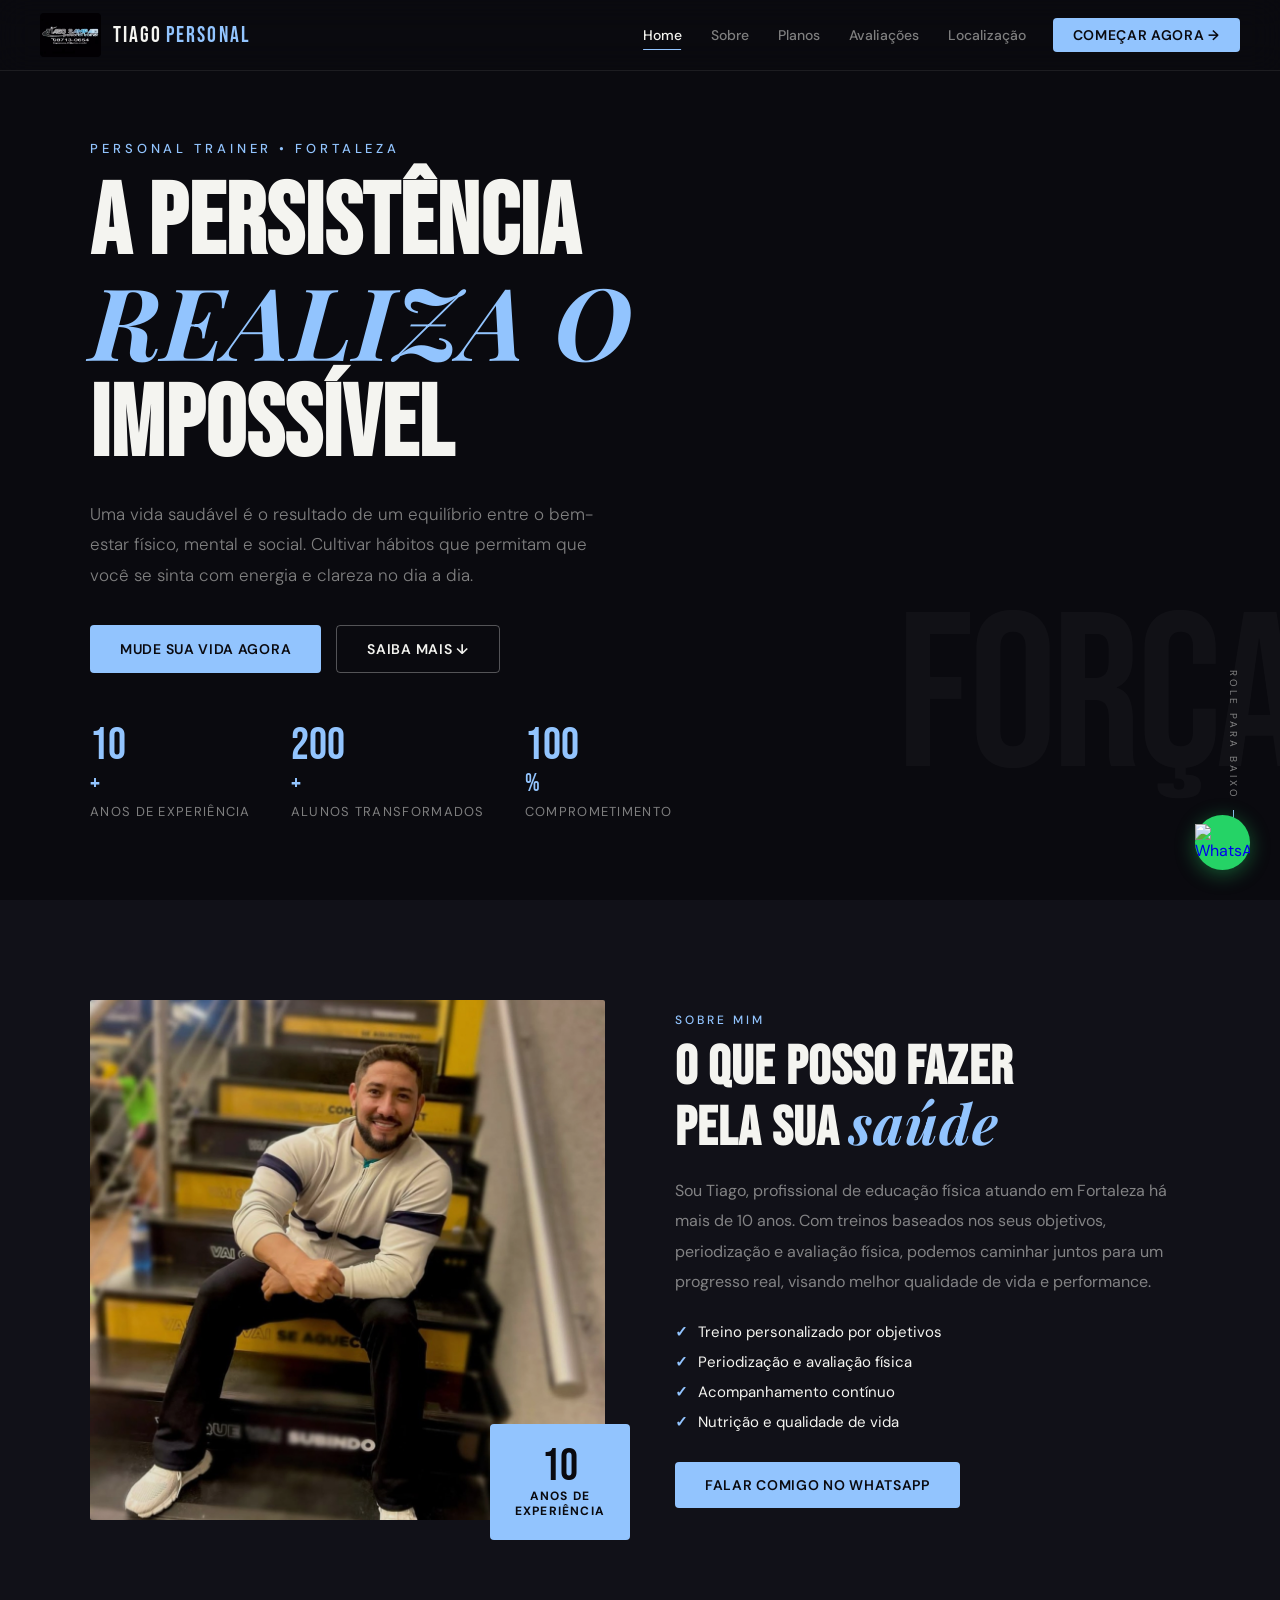
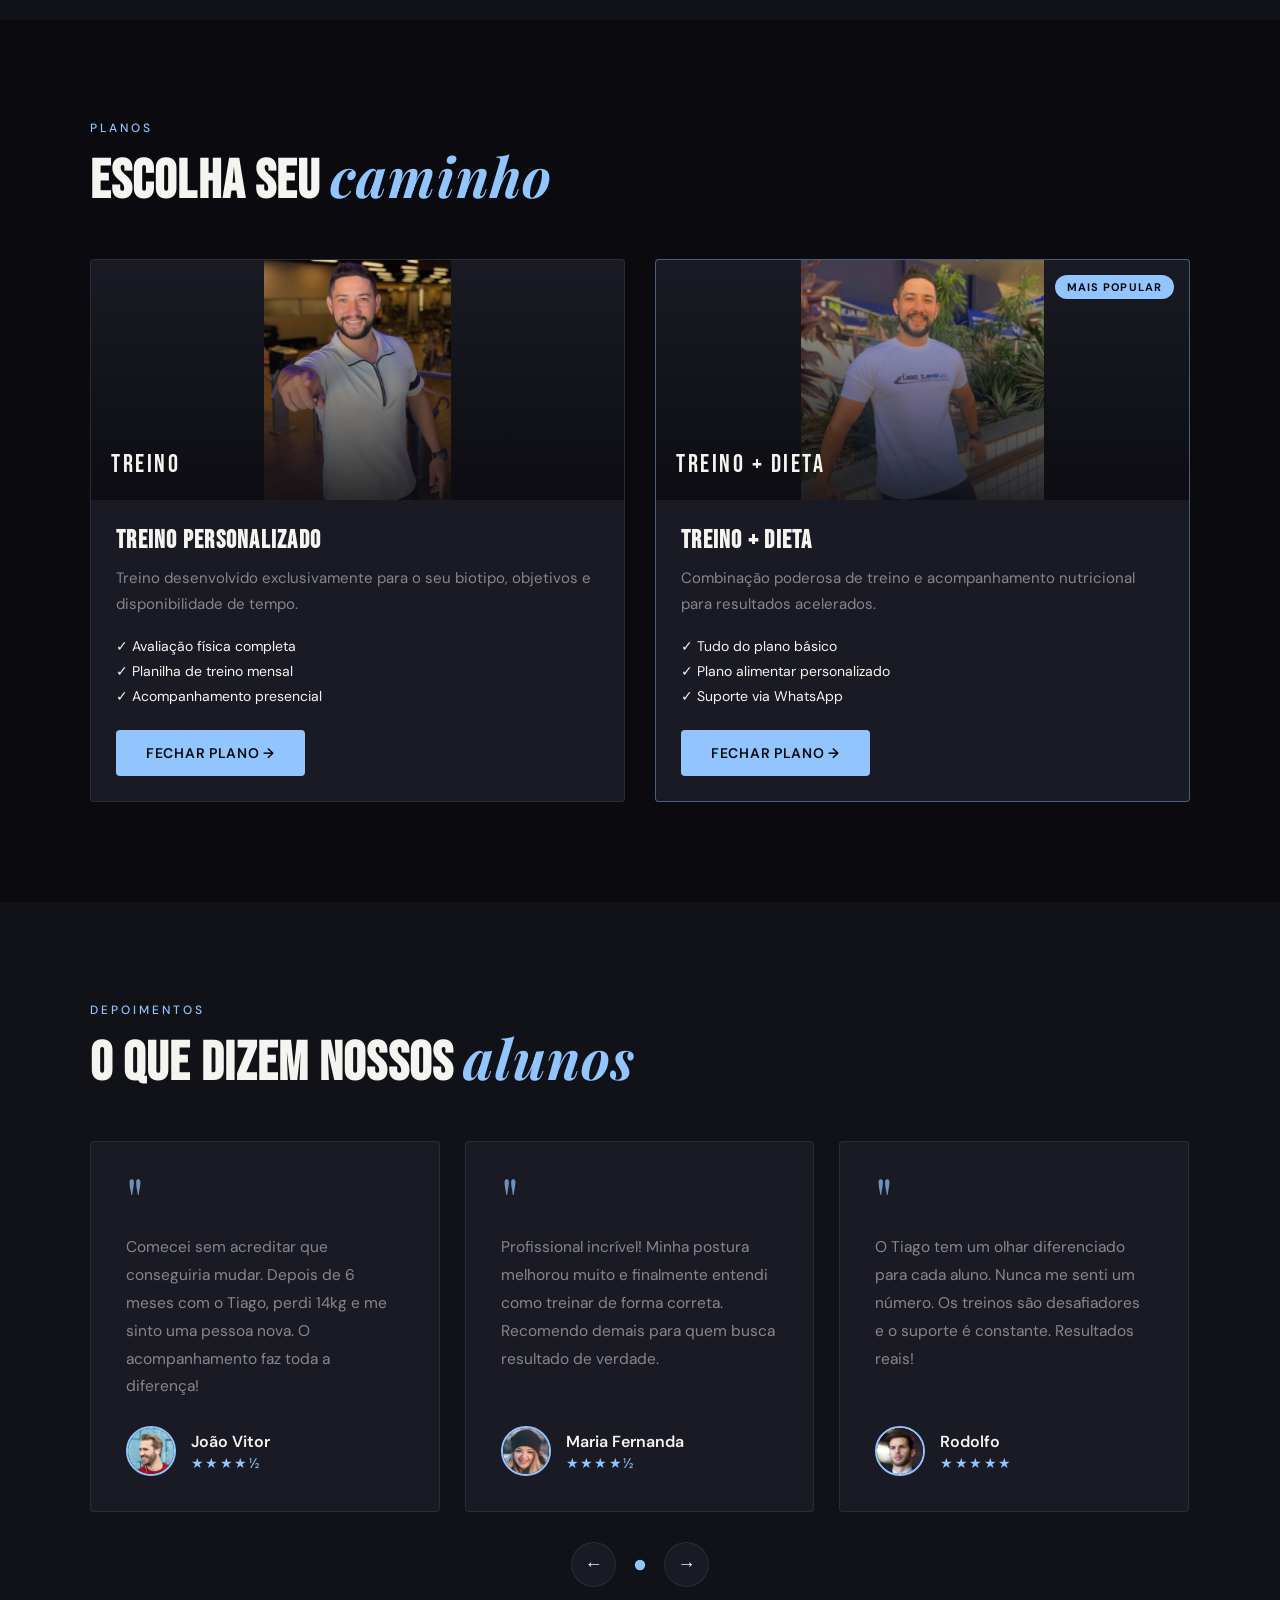
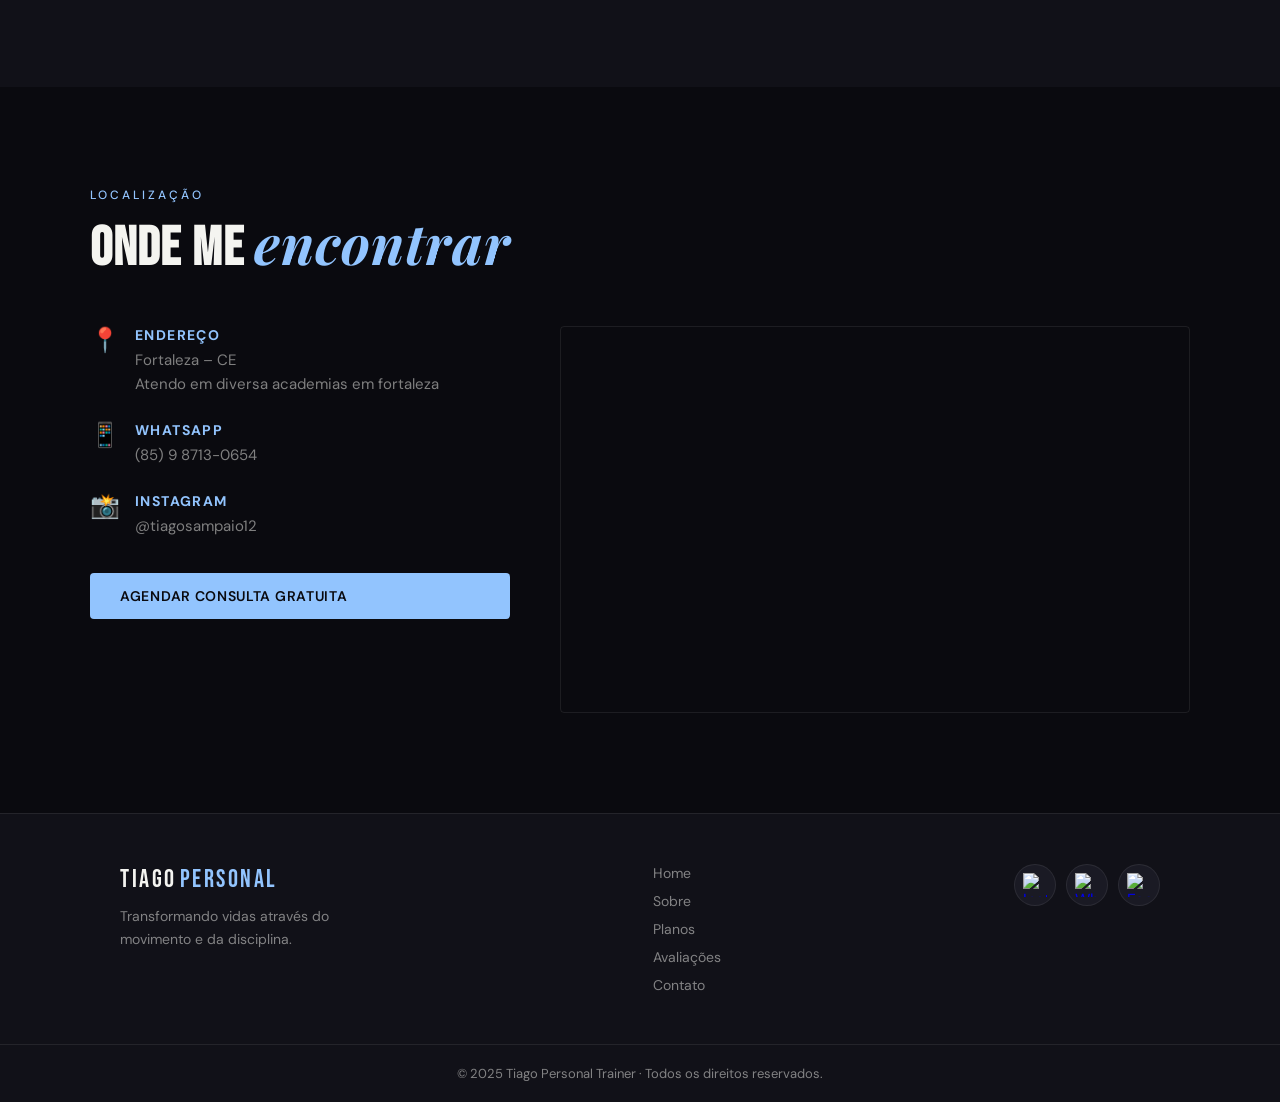
==== commit 031350b4: "Tiago Personal.V1.07" ====
--- a/index.html
+++ b/index.html
@@ -2,179 +2,304 @@
 <html lang="pt-br">
 
 <head>
-    <meta charset="UTF-8">
-    <meta name="viewport" content="width=device-width, initial-scale=1.0">
-    <link rel="stylesheet" href="style.css">
-    <link rel="preconnect" href="https://fonts.googleapis.com">
-    <link rel="preconnect" href="https://fonts.gstatic.com" crossorigin>
-    <link
-        href="https://fonts.googleapis.com/css2?family=Montserrat:ital,wght@1,100..900&family=Roboto:ital,wght@1,300&display=swap"
-        rel="stylesheet">
-    <title>TiagoPersonal</title>
+  <meta charset="UTF-8" />
+  <meta name="viewport" content="width=device-width, initial-scale=1.0" />
+  <link rel="stylesheet" href="style.css" />
+  <link rel="preconnect" href="https://fonts.googleapis.com" />
+  <link rel="preconnect" href="https://fonts.gstatic.com" crossorigin />
+  <link href="https://fonts.googleapis.com/css2?family=Bebas+Neue&family=DM+Sans:wght@300;400;500;700&family=Playfair+Display:ital,wght@1,600&display=swap" rel="stylesheet" />
+  <title>Tiago Personal Trainer</title>
 </head>
 
 <body>
-    <header class="header">
-        <section>
-            <a href="#" class="logo">
-                <img src="imagens 1/img/imglogo.JPG.jpg" height="70" width="150" alt="logo" />
-            </a>
-
-            <div class="navbar-wrapper">
-                <nav class="navbar">
-                    <a href="#home">Home</a>
-                    <a href="#about">Sobre</a>
-                    <a href="#menu">Menu</a>
-                    <a href="#review">Avaliações</a>
-                    <a href="#address">Endereço</a>
-                </nav>
+
+  <!-- LOADER -->
+  <div class="loader" id="loader">
+    <div class="loader-bar"></div>
+    <span class="loader-text">TIAGO PERSONAL</span>
+  </div>
+
+  <!-- HEADER -->
+  <header class="header" id="header">
+    <div class="header-inner">
+      <a href="#home" class="logo">
+        <img src="imagens 1/img/imglogo.JPG.jpg" alt="Tiago Personal" />
+        <span class="logo-text">TIAGO<em>PERSONAL</em></span>
+      </a>
+
+      <button class="menu-toggle" id="menuToggle" aria-label="Abrir menu">
+        <span></span><span></span><span></span>
+      </button>
+
+      <nav class="navbar" id="navbar">
+        <a href="#home" class="nav-link">Home</a>
+        <a href="#about" class="nav-link">Sobre</a>
+        <a href="#menu" class="nav-link">Planos</a>
+        <a href="#review" class="nav-link">Avaliações</a>
+        <a href="#address" class="nav-link">Localização</a>
+        <a href="https://wa.me/558587130654" class="nav-cta" target="_blank">Começar agora →</a>
+      </nav>
+    </div>
+  </header>
+
+  <!-- MOBILE NAV OVERLAY -->
+  <div class="nav-overlay" id="navOverlay"></div>
+
+  <!-- HOME -->
+  <section class="home" id="home">
+    <div class="home-bg-text">FORÇA</div>
+    <div class="home-content" data-reveal>
+      <span class="home-eyebrow">Personal Trainer • Fortaleza</span>
+      <h1 class="home-title">
+        A PERSISTÊNCIA<br />
+        <em>REALIZA O</em><br />
+        IMPOSSÍVEL
+      </h1>
+      <p class="home-desc">
+        Uma vida saudável é o resultado de um equilíbrio entre o bem-estar
+        físico, mental e social. Cultivar hábitos que permitam que você se
+        sinta com energia e clareza no dia a dia.
+      </p>
+      <div class="home-actions">
+        <a href="https://wa.me/558587130654" class="btn btn-primary" target="_blank">
+          Mude sua vida agora
+        </a>
+        <a href="#about" class="btn btn-ghost">Saiba mais ↓</a>
+      </div>
+      <div class="home-stats">
+        <div class="stat" data-count="10">
+          <span class="stat-num">0</span><span class="stat-unit">+</span>
+          <p>Anos de experiência</p>
+        </div>
+        <div class="stat" data-count="200">
+          <span class="stat-num">0</span><span class="stat-unit">+</span>
+          <p>Alunos transformados</p>
+        </div>
+        <div class="stat" data-count="100">
+          <span class="stat-num">0</span><span class="stat-unit">%</span>
+          <p>Comprometimento</p>
+        </div>
+      </div>
+    </div>
+    <div class="home-scroll-hint">
+      <span>ROLE PARA BAIXO</span>
+      <div class="scroll-line"></div>
+    </div>
+  </section>
+
+  <!-- ABOUT -->
+  <section class="about" id="about">
+    <div class="about-inner">
+      <div class="about-image-wrap" data-reveal>
+        <div class="about-img-frame">
+          <img src="imagens 1/img/img1 foto.JPG.jpg" alt="Tiago Personal Trainer" />
+        </div>
+        <div class="about-badge">
+          <span>10</span>
+          <p>Anos de<br/>experiência</p>
+        </div>
+      </div>
+      <div class="about-content" data-reveal>
+        <span class="section-label">Sobre mim</span>
+        <h2 class="section-title">O que posso fazer<br/>pela sua <em>saúde</em></h2>
+        <p>Sou Tiago, profissional de educação física atuando em Fortaleza há mais de 10 anos. Com treinos baseados nos seus objetivos, periodização e avaliação física, podemos caminhar juntos para um progresso real, visando melhor qualidade de vida e performance.</p>
+        <ul class="about-features">
+          <li><span class="check">✓</span> Treino personalizado por objetivos</li>
+          <li><span class="check">✓</span> Periodização e avaliação física</li>
+          <li><span class="check">✓</span> Acompanhamento contínuo</li>
+          <li><span class="check">✓</span> Nutrição e qualidade de vida</li>
+        </ul>
+        <a href="https://wa.me/558587130654" class="btn btn-primary" target="_blank">
+          Falar comigo no WhatsApp
+        </a>
+      </div>
+    </div>
+  </section>
+
+  <!-- PLANS / MENU -->
+  <section class="plans" id="menu">
+    <div class="plans-header" data-reveal>
+      <span class="section-label">Planos</span>
+      <h2 class="section-title">Escolha seu <em>caminho</em></h2>
+    </div>
+    <div class="plans-grid">
+
+      <div class="plan-card" data-reveal>
+        <div class="plan-img-wrap">
+          <img src="imagens 1/img/img2 foto.JPG.jpg" alt="Treino" />
+          <div class="plan-overlay">
+            <span>TREINO</span>
+          </div>
+        </div>
+        <div class="plan-body">
+          <h3>Treino Personalizado</h3>
+          <p>Treino desenvolvido exclusivamente para o seu biotipo, objetivos e disponibilidade de tempo.</p>
+          <ul>
+            <li>✓ Avaliação física completa</li>
+            <li>✓ Planilha de treino mensal</li>
+            <li>✓ Acompanhamento presencial</li>
+          </ul>
+          <a href="https://wa.me/558587130654" class="btn btn-primary" target="_blank">Fechar plano →</a>
+        </div>
+      </div>
+
+      <div class="plan-card plan-card--featured" data-reveal>
+        <div class="plan-badge-featured">MAIS POPULAR</div>
+        <div class="plan-img-wrap">
+          <img src="imagens 1/img/foto1.jpeg" alt="Treino + Dieta" />
+          <div class="plan-overlay">
+            <span>TREINO + DIETA</span>
+          </div>
+        </div>
+        <div class="plan-body">
+          <h3>Treino + Dieta</h3>
+          <p>Combinação poderosa de treino e acompanhamento nutricional para resultados acelerados.</p>
+          <ul>
+            <li>✓ Tudo do plano básico</li>
+            <li>✓ Plano alimentar personalizado</li>
+            <li>✓ Suporte via WhatsApp</li>
+          </ul>
+          <a href="https://wa.me/558587130654" class="btn btn-primary" target="_blank">Fechar plano →</a>
+        </div>
+      </div>
+
+    </div>
+  </section>
+
+  <!-- REVIEWS -->
+  <section class="reviews" id="review">
+    <div class="reviews-header" data-reveal>
+      <span class="section-label">Depoimentos</span>
+      <h2 class="section-title">O que dizem nossos <em>alunos</em></h2>
+    </div>
+
+    <div class="reviews-track-wrap">
+      <div class="reviews-track" id="reviewsTrack">
+
+        <div class="review-card" data-reveal>
+          <div class="review-quote">"</div>
+          <p>Comecei sem acreditar que conseguiria mudar. Depois de 6 meses com o Tiago, perdi 14kg e me sinto uma pessoa nova. O acompanhamento faz toda a diferença!</p>
+          <div class="review-footer">
+            <img class="review-avatar" src="comentario_files/pic-1.png" alt="João Vitor" />
+            <div>
+              <h4>João Vitor</h4>
+              <div class="stars">★★★★<span class="half">½</span></div>
             </div>
-
-            <div class="icons">
-                <a href="#"><img width="30" height="30" src="https://img.icons8.com/ios/30/ffffff/search--v1.png"
-                        alt="Pesquisar" /></a>
-                <a href="#"><img width="30" height="30" src="https://img.icons8.com/nolan/30/dumbbell.png"
-                        alt="Treino" /></a>
+          </div>
+        </div>
+
+        <div class="review-card" data-reveal>
+          <div class="review-quote">"</div>
+          <p>Profissional incrível! Minha postura melhorou muito e finalmente entendi como treinar de forma correta. Recomendo demais para quem busca resultado de verdade.</p>
+          <div class="review-footer">
+            <img class="review-avatar" src="comentario_files/pic-2.png" alt="Maria" />
+            <div>
+              <h4>Maria Fernanda</h4>
+              <div class="stars">★★★★<span class="half">½</span></div>
             </div>
-        </section>
-    </header>
-
-    <div class="home-container">
-        <section id="home">
-            <div class="content">
-                <h3>A PERSISTÊNCIA REALIZA O IMPOSSÍVEL</h3>
-                <p>Uma vida saudável é o resultado de um equilíbrio entre o bem-estar físico, mental e social. Não se
-                    trata apenas da ausência de doenças ou de seguir uma dieta restritiva, mas sim de cultivar hábitos
-                    que permitam que você se sinta com energia e clareza no dia a dia.</p>
-                <a href="https://wa.me/558587130654" class="btn">MUDE SUA VIDA AGORA</a>
+          </div>
+        </div>
+
+        <div class="review-card" data-reveal>
+          <div class="review-quote">"</div>
+          <p>O Tiago tem um olhar diferenciado para cada aluno. Nunca me senti um número. Os treinos são desafiadores e o suporte é constante. Resultados reais!</p>
+          <div class="review-footer">
+            <img class="review-avatar" src="comentario_files/pic-3.png" alt="Rodolfo" />
+            <div>
+              <h4>Rodolfo</h4>
+              <div class="stars">★★★★★</div>
             </div>
-        </section>
-    </div>
-
-    <section class="about" id="about">
-        <h2 class="title">Sobre <span>Mim</span></h2>
-        <div class="row">
-            <div class="container-image">
-                <img height="430" width="430" src="imagens 1/img/img1 foto.JPG.jpg" alt="sobre-nos">
-            </div>
-            <div class="content">
-                <h3>O que posso fazer pela sua saúde e seu corpo!</h3>
-                <p>Sou Tiago profissional de educação física com atuo em Fortaleza Com 10 anos de experiência</p>
-                <p>Com um treino baseado nos seus objetivos , periodização avaliação física podemos sim caminhar para um
-                    progresso visando uma melhor qualidade de vida ou performance</p>
-                <a href="https://wa.me/558587130654" class="btn">Saiba mais</a>
-            </div>
-
-        </div>
-    </section>
-
-    <section class="menu" id="menu">
-        <h2 class="title">Nosso <span>Menu</span></h2>
-
-        <div class=box-container>
-            <div class="box">
-                <img src="imagens 1/img/img2 foto.JPG.jpg" alt="item1" />
-                <h3>Venha fazer seu treino!</h3>
-                <div class="price">Mude sua vida <span>Agora</span></div>
-                <a href="https://wa.me/558587130654" class="btn">Feche seu Plano</a>
-            </div>
-            <div class="box">
-                <img src="imagens 1/img/foto1.jpeg" alt="item1" />
-                <h3>Venha fazer seu treino + dieta!</h3>
-                <div class="price">Mude sua vida <span>Agora</span></div>
-                <a href="https://wa.me/558587130654" class="btn">Feche seu Plano</a>
-            </div>
-        </div>
-    </section>
-
-    <section class="review" id="review">
-        <h2 class="title">Nossos <span>clientes</span></h2>
-
-        <div class="box-container">
-            <div class="box">
-                <img src="comentario_files/quote-img.png" />
-                <p>Lorem ipsum dolor sit amet, consectetur adipisicing elit. Ab accusantium, asperiores, aspernatur
-                    assumenda ea et eveniet incidunt neque non numquam porro possimus quis velit? Delectus hic illo
-                    perferendis ratione soluta.</p>
-                <img class="user" src="comentario_files/pic-1.png" />
-                <h3>João Vitor</h3>
-                <div class="stars">
-                    <img width="30" height="30" src="https://img.icons8.com/ios-glyphs/30/ffffff/star--v1.png"
-                        alt="star--v1" />
-                    <img width="30" height="30" src="https://img.icons8.com/ios-glyphs/30/ffffff/star--v1.png"
-                        alt="star--v1" />
-                    <img width="30" height="30" src="https://img.icons8.com/ios-glyphs/30/ffffff/star--v1.png"
-                        alt="star--v1" />
-                    <img width="30" height="30" src="https://img.icons8.com/ios-glyphs/30/ffffff/star--v1.png"
-                        alt="star--v1" />
-                    <img width="30" height="30" src="https://img.icons8.com/ios-filled/30/ffffff/star-half-empty.png"
-                        alt="star-half-empty" />
-                </div>
-            </div>
-
-            <div class="box">
-                <img src="comentario_files/quote-img.png" />
-                <p>Lorem ipsum dolor sit amet, consectetur adipisicing elit. Ab accusantium, asperiores, aspernatur
-                    assumenda ea et eveniet incidunt neque non numquam porro possimus quis velit? Delectus hic illo
-                    perferendis ratione soluta.</p>
-                <img class="user" src="comentario_files/pic-2.png" />
-                <h3>maria</h3>
-                <div class="stars">
-                    <img width="30" height="30" src="https://img.icons8.com/ios-glyphs/30/ffffff/star--v1.png"
-                        alt="star--v1" />
-                    <img width="30" height="30" src="https://img.icons8.com/ios-glyphs/30/ffffff/star--v1.png"
-                        alt="star--v1" />
-                    <img width="30" height="30" src="https://img.icons8.com/ios-glyphs/30/ffffff/star--v1.png"
-                        alt="star--v1" />
-                    <img width="30" height="30" src="https://img.icons8.com/ios-glyphs/30/ffffff/star--v1.png"
-                        alt="star--v1" />
-                    <img width="30" height="30" src="https://img.icons8.com/ios-filled/30/ffffff/star-half-empty.png"
-                        alt="star-half-empty" />
-                </div>
-            </div>
-
-            <div class="box">
-                <img src="comentario_files/quote-img.png" />
-                <p>Lorem ipsum dolor sit amet, consectetur adipisicing elit. Ab accusantium, asperiores, aspernatur
-                    assumenda ea et eveniet incidunt neque non numquam porro possimus quis velit? Delectus hic illo
-                    perferendis ratione soluta.</p>
-                <img class="user" src="comentario_files/pic-3.png" />
-                <h3>rodolfo</h3>
-                <div class="stars">
-                    <img width="30" height="30" src="https://img.icons8.com/ios-glyphs/30/ffffff/star--v1.png"
-                        alt="star--v1" />
-                    <img width="30" height="30" src="https://img.icons8.com/ios-glyphs/30/ffffff/star--v1.png"
-                        alt="star--v1" />
-                    <img width="30" height="30" src="https://img.icons8.com/ios-glyphs/30/ffffff/star--v1.png"
-                        alt="star--v1" />
-                    <img width="30" height="30" src="https://img.icons8.com/ios-glyphs/30/ffffff/star--v1.png"
-                        alt="star--v1" />
-                    <img width="30" height="30" src="https://img.icons8.com/ios-filled/30/ffffff/star-half-empty.png"
-                        alt="star-half-empty" />
-                </div>
-            </div>
-        </div>
-    </section>
-
-    <section class="address" id="address">
-        <h2 class="title">Minha <span>Localidade</span></h2>
-
-        <iframe
-            src="https://www.google.com/maps/embed?pb=!1m18!1m12!1m3!1d3981.359540931861!2d-38.49580643034503!3d-3.7315707348567804!2m3!1f0!2f0!3f0!3m2!1i1024!2i768!4f13.1!3m3!1m2!1s0x94ce50ed0db0ce53%3A0x2ceef8b6d3bbef4b!2sAcademia%20Smart%20Fit%20-%20Meireles!5e0!3m2!1spt-BR!2sbr!4v1773800016883!5m2!1spt-BR!2sbr"
-            width="600" height="450" style="border:0;" allowfullscreen="" loading="lazy"
-            referrerpolicy="no-referrer-when-downgrade"></iframe>
-    </section>
-
-    <section class="footer">
-        <div class="share">
-            <a href="http://instragram.com/tiagosampaio12"><img width="30" height="30"
-                    src="https://img.icons8.com/ios-glyphs/30/ffffff/instagram-new.png" alt="instagram-new" /></a>
-            <a href="https://wa.me/558587130654"><img width="30" height="30"
-                    src="https://img.icons8.com/ios-filled/30/ffffff/whatsapp--v1.png" alt="whatsapp--v1" /></a>
-            <img width="30" height="30" src="https://img.icons8.com/ios-filled/30/ffffff/facebook-new.png"
-                alt="facebook-new" />
-        </div>
-    </section>
+          </div>
+        </div>
+
+      </div>
+      <div class="reviews-nav">
+        <button class="rev-btn" id="revPrev" aria-label="Anterior">←</button>
+        <div class="rev-dots" id="revDots"></div>
+        <button class="rev-btn" id="revNext" aria-label="Próximo">→</button>
+      </div>
+    </div>
+  </section>
+
+  <!-- ADDRESS -->
+  <section class="address" id="address">
+    <div class="address-header" data-reveal>
+      <span class="section-label">Localização</span>
+      <h2 class="section-title">Onde me <em>encontrar</em></h2>
+    </div>
+    <div class="address-inner" data-reveal>
+      <div class="address-info">
+        <div class="address-item">
+          <span class="addr-icon">📍</span>
+          <div>
+            <strong>Endereço</strong>
+            <p>Fortaleza – CE <br><p>Atendo em diversa academias em fortaleza</p>
+          </div>
+        </div>
+        <div class="address-item">
+          <span class="addr-icon">📱</span>
+          <div>
+            <strong>WhatsApp</strong>
+            <p>(85) 9 8713-0654</p>
+          </div>
+        </div>
+        <div class="address-item">
+          <span class="addr-icon">📸</span>
+          <div>
+            <strong>Instagram</strong>
+            <p>@tiagosampaio12</p>
+          </div>
+        </div>
+        <a href="https://wa.me/558587130654" class="btn btn-primary" target="_blank" style="margin-top:1rem;">
+          Agendar consulta gratuita
+        </a>
+      </div>
+      <div class="map-wrap">
+        <iframe src="https://www.google.com/maps/embed?pb=!1m18!1m12!1m3!1d127394.50276866047!2d-38.60201821786316!3d-3.7931393916307385!2m3!1f0!2f0!3f0!3m2!1i1024!2i768!4f13.1!3m3!1m2!1s0x7c74c3f464c783f%3A0x4661c60a0c6b37ca!2sFortaleza%20-%20CE!5e0!3m2!1spt-BR!2sbr!4v1775557785541!5m2!1spt-BR!2sbr" width="600" height="450" style="border:0;" allowfullscreen="" loading="lazy" referrerpolicy="no-referrer-when-downgrade">
+        </iframe>
+      </div>
+    </div>
+  </section>
+
+  <!-- FOOTER -->
+  <footer class="footer">
+    <div class="footer-inner">
+      <div class="footer-brand">
+        <span class="logo-text">TIAGO<em>PERSONAL</em></span>
+        <p>Transformando vidas através do movimento e da disciplina.</p>
+      </div>
+      <div class="footer-links">
+        <a href="#home">Home</a>
+        <a href="#about">Sobre</a>
+        <a href="#menu">Planos</a>
+        <a href="#review">Avaliações</a>
+        <a href="#address">Contato</a>
+      </div>
+      <div class="footer-social">
+        <a href="http://instagram.com/tiagosampaio12" target="_blank" aria-label="Instagram">
+          <img width="24" height="24" src="https://img.icons8.com/ios-glyphs/30/ffffff/instagram-new.png" alt="Instagram" />
+        </a>
+        <a href="https://wa.me/558587130654" target="_blank" aria-label="WhatsApp">
+          <img width="24" height="24" src="https://img.icons8.com/ios-filled/30/ffffff/whatsapp--v1.png" alt="WhatsApp" />
+        </a>
+        <a href="#" aria-label="Facebook">
+          <img width="24" height="24" src="https://img.icons8.com/ios-filled/30/ffffff/facebook-new.png" alt="Facebook" />
+        </a>
+      </div>
+    </div>
+    <div class="footer-bottom">
+      <p>© 2025 Tiago Personal Trainer · Todos os direitos reservados.</p>
+    </div>
+  </footer>
+
+  <!-- WHATSAPP FLOAT -->
+  <a href="https://wa.me/558587130654" class="whatsapp-float" target="_blank" aria-label="WhatsApp">
+    <img src="https://img.icons8.com/ios-filled/40/ffffff/whatsapp--v1.png" alt="WhatsApp" />
+  </a>
+
+  <!-- BACK TO TOP -->
+  <button class="back-top" id="backTop" aria-label="Voltar ao topo">↑</button>
+
+  <script src="script.js"></script>
 </body>
-
 </html>
--- a/style.css
+++ b/style.css
@@ -1,354 +1,1158 @@
+/* =============================================
+   TIAGO PERSONAL TRAINER — style.css
+   ============================================= */
+
 :root {
-   --main-color: #92c4fe; /*adicionar --white: #fff no fina*/
-   --black: #13131a;
-   --bg: #010103;
-   --border: 0.1rem solid rgba(255,255,255,0.3);
-   font-size: 10px;
-}
-
-*{
-   margin:0;
-   padding: 0;
-   outline: none;
-   border: none;
-   text-decoration: none;
-   text-transform: capitalize;
-   transition: 0.2s linear;
-   font-family: "Roboto", sans-serif;
-}
+  --accent: #92c4fe;
+  --accent-dark: #5a9fd4;
+  --black: #0a0a0f;
+  --dark: #111118;
+  --dark2: #1a1a24;
+  --white: #f4f4f0;
+  --muted: rgba(244, 244, 240, 0.5);
+  --border: 1px solid rgba(255, 255, 255, 0.08);
+  --radius: 4px;
+  --transition: 0.35s cubic-bezier(0.4, 0, 0.2, 1);
+  font-size: 10px;
+}
+
+/* ---- RESET ---- */
+*, *::before, *::after {
+  margin: 0; padding: 0;
+  box-sizing: border-box;
+  outline: none; border: none;
+  text-decoration: none;
+  transition: var(--transition);
+}
+
+html { scroll-behavior: smooth; }
 
 body {
-   background-color: var(--bg);
-}
-
-section {
-   padding: 3rem 2rem;
-   margin: 0 auto;
-   max-width: 1200px;
-}
-
+  background: var(--black);
+  color: var(--white);
+  font-family: 'DM Sans', sans-serif;
+  font-size: 1.6rem;
+  overflow-x: hidden;
+}
+
+img { display: block; max-width: 100%; }
+
+/* ---- LOADER ---- */
+.loader {
+  position: fixed;
+  inset: 0;
+  background: var(--black);
+  z-index: 9999;
+  display: flex;
+  flex-direction: column;
+  align-items: center;
+  justify-content: center;
+  gap: 2rem;
+}
+
+.loader-text {
+  font-family: 'Bebas Neue', sans-serif;
+  font-size: 3rem;
+  letter-spacing: 0.4em;
+  color: var(--white);
+}
+
+.loader-bar {
+  width: 20rem;
+  height: 2px;
+  background: rgba(255,255,255,0.1);
+  border-radius: 2px;
+  overflow: hidden;
+  position: relative;
+}
+
+.loader-bar::after {
+  content: '';
+  position: absolute;
+  left: -100%;
+  top: 0;
+  width: 100%;
+  height: 100%;
+  background: var(--accent);
+  animation: loadBar 1.4s ease forwards;
+}
+
+@keyframes loadBar {
+  0% { left: -100%; }
+  100% { left: 100%; }
+}
+
+.loader.hidden {
+  opacity: 0;
+  pointer-events: none;
+}
+
+/* ---- TYPOGRAPHY ---- */
+.section-label {
+  font-size: 1.2rem;
+  font-weight: 500;
+  letter-spacing: 0.25em;
+  text-transform: uppercase;
+  color: var(--accent);
+  display: block;
+  margin-bottom: 1.2rem;
+}
+
+.section-title {
+  font-family: 'Bebas Neue', sans-serif;
+  font-size: clamp(3.5rem, 5vw, 5.5rem);
+  line-height: 1.0;
+  color: var(--white);
+  letter-spacing: 0.02em;
+}
+
+.section-title em {
+  font-style: italic;
+  font-family: 'Playfair Display', serif;
+  color: var(--accent);
+}
+
+/* ---- BUTTONS ---- */
+.btn {
+  display: inline-flex;
+  align-items: center;
+  gap: 0.6rem;
+  font-size: 1.4rem;
+  font-weight: 600;
+  font-family: 'DM Sans', sans-serif;
+  letter-spacing: 0.05em;
+  padding: 1.4rem 3rem;
+  cursor: pointer;
+  border-radius: var(--radius);
+  text-transform: uppercase;
+}
+
+.btn-primary {
+  background: var(--accent);
+  color: var(--black);
+}
+
+.btn-primary:hover {
+  background: #fff;
+  transform: translateY(-2px);
+  box-shadow: 0 8px 24px rgba(146, 196, 254, 0.35);
+}
+
+.btn-ghost {
+  background: transparent;
+  color: var(--white);
+  border: 1px solid rgba(255,255,255,0.3);
+}
+
+.btn-ghost:hover {
+  border-color: var(--accent);
+  color: var(--accent);
+  transform: translateY(-2px);
+}
+
+/* ---- HEADER ---- */
 .header {
-   position: fixed;
-   top:0;
-   left: 0;
-   right: 0;
-   z-index: 99;
-   border-bottom: var(--border);
-   background-color: var(--bg);
-   padding: 1rem 2rem;
-}
-
-.header section {
-   display: flex;
-   align-items: center;
-   justify-content: space-between;
-   max-width: 1200px;
-   padding-top: 1.5rem;
+  position: fixed;
+  top: 0; left: 0; right: 0;
+  z-index: 100;
+  padding: 0 3rem;
+  background: rgba(10, 10, 15, 0.6);
+  backdrop-filter: blur(16px);
+  -webkit-backdrop-filter: blur(16px);
+  border-bottom: var(--border);
+  transition: background var(--transition), box-shadow var(--transition);
+}
+
+.header.scrolled {
+  background: rgba(10, 10, 15, 0.95);
+  box-shadow: 0 4px 30px rgba(0,0,0,0.4);
+}
+
+.header-inner {
+  display: flex;
+  align-items: center;
+  justify-content: space-between;
+  max-width: 1200px;
+  margin: 0 auto;
+  height: 7rem;
+}
+
+.logo {
+  display: flex;
+  align-items: center;
+  gap: 1.2rem;
+}
+
+.logo img {
+  height: 44px;
+  width: auto;
+  border-radius: var(--radius);
+  object-fit: cover;
+}
+
+.logo-text {
+  font-family: 'Bebas Neue', sans-serif;
+  font-size: 2.2rem;
+  color: var(--white);
+  letter-spacing: 0.1em;
+}
+
+.logo-text em {
+  color: var(--accent);
+  font-style: normal;
+  margin-left: 0.3rem;
+}
+
+.navbar {
+  display: flex;
+  align-items: center;
+  gap: 0.5rem;
+}
+
+.nav-link {
+  font-size: 1.4rem;
+  font-weight: 500;
+  color: var(--muted);
+  padding: 0.6rem 1.2rem;
+  border-radius: var(--radius);
+  position: relative;
+}
+
+.nav-link::after {
+  content: '';
+  position: absolute;
+  bottom: 0; left: 50%;
+  transform: translateX(-50%) scaleX(0);
+  width: 60%; height: 1px;
+  background: var(--accent);
+  transition: transform var(--transition);
+}
+
+.nav-link:hover,
+.nav-link.active {
+  color: var(--white);
+}
+
+.nav-link:hover::after,
+.nav-link.active::after {
+  transform: translateX(-50%) scaleX(1);
+}
+
+.nav-cta {
+  font-size: 1.4rem;
+  font-weight: 600;
+  background: var(--accent);
+  color: var(--black);
+  padding: 0.8rem 2rem;
+  border-radius: var(--radius);
+  text-transform: uppercase;
+  letter-spacing: 0.05em;
+  margin-left: 1rem;
+}
+
+.nav-cta:hover {
+  background: #fff;
+  transform: translateY(-1px);
+}
+
+.menu-toggle {
+  display: none;
+  flex-direction: column;
+  gap: 5px;
+  cursor: pointer;
+  background: none;
+  padding: 6px;
+  z-index: 200;
+}
+
+.menu-toggle span {
+  display: block;
+  width: 26px;
+  height: 2px;
+  background: var(--white);
+  border-radius: 2px;
+  transition: var(--transition);
+}
+
+.menu-toggle.open span:nth-child(1) { transform: translateY(7px) rotate(45deg); }
+.menu-toggle.open span:nth-child(2) { opacity: 0; }
+.menu-toggle.open span:nth-child(3) { transform: translateY(-7px) rotate(-45deg); }
+
+.nav-overlay {
+  display: none;
+  position: fixed;
+  inset: 0;
+  background: rgba(0,0,0,0.6);
+  z-index: 98;
+  backdrop-filter: blur(4px);
+  opacity: 0;
+  transition: opacity var(--transition);
+}
+
+.nav-overlay.active {
+  opacity: 1;
+}
+
+/* ---- HOME ---- */
+.home {
+  position: relative;
+  min-height: 100vh;
+  display: flex;
+  align-items: center;
+  background:
+    linear-gradient(to right, rgba(10,10,15,0.92) 45%, rgba(10,10,15,0.3)),
+    url('https://images.unsplash.com/photo-1593079831268-3381b0db4a77?auto=format&fit=crop&w=1200&q=80') center/cover no-repeat;
+  padding: 12rem 3rem 6rem;
+}
+
+.home-bg-text {
+  position: absolute;
+  right: -2rem;
+  bottom: 10%;
+  font-family: 'Bebas Neue', sans-serif;
+  font-size: clamp(12rem, 20vw, 22rem);
+  color: rgba(255,255,255,0.03);
+  pointer-events: none;
+  user-select: none;
+  line-height: 1;
+  letter-spacing: -0.02em;
+}
+
+.home-content {
+  position: relative;
+  max-width: 680px;
+  margin: 0 auto 0 calc((100vw - 1200px) / 2 + 2rem);
+}
+
+.home-eyebrow {
+  font-size: 1.3rem;
+  font-weight: 500;
+  letter-spacing: 0.3em;
+  text-transform: uppercase;
+  color: var(--accent);
+  display: block;
+  margin-bottom: 2rem;
+}
+
+.home-title {
+  font-family: 'Bebas Neue', sans-serif;
+  font-size: clamp(5.5rem, 9vw, 10rem);
+  line-height: 0.95;
+  letter-spacing: 0.01em;
+  color: var(--white);
+  margin-bottom: 2.5rem;
+}
+
+.home-title em {
+  font-family: 'Playfair Display', serif;
+  font-style: italic;
+  color: var(--accent);
+}
+
+.home-desc {
+  font-size: 1.7rem;
+  font-weight: 300;
+  line-height: 1.8;
+  color: var(--muted);
+  max-width: 520px;
+  margin-bottom: 3.5rem;
+}
+
+.home-actions {
+  display: flex;
+  gap: 1.5rem;
+  flex-wrap: wrap;
+  margin-bottom: 5rem;
+}
+
+.home-stats {
+  display: flex;
+  gap: 4rem;
+}
+
+.stat {
+  display: flex;
+  flex-direction: column;
+}
+
+.stat-num {
+  font-family: 'Bebas Neue', sans-serif;
+  font-size: 4.5rem;
+  color: var(--accent);
+  line-height: 1;
+}
+
+.stat-unit {
+  font-family: 'Bebas Neue', sans-serif;
+  font-size: 2.5rem;
+  color: var(--accent);
+}
+
+.stat p {
+  font-size: 1.3rem;
+  color: var(--muted);
+  text-transform: uppercase;
+  letter-spacing: 0.1em;
+  margin-top: 0.4rem;
+}
+
+.home-scroll-hint {
+  position: absolute;
+  bottom: 3rem;
+  right: 4rem;
+  display: flex;
+  flex-direction: column;
+  align-items: center;
+  gap: 1rem;
+}
+
+.home-scroll-hint span {
+  font-size: 1rem;
+  letter-spacing: 0.3em;
+  color: var(--muted);
+  writing-mode: vertical-rl;
+  text-transform: uppercase;
+}
+
+.scroll-line {
+  width: 1px;
+  height: 6rem;
+  background: linear-gradient(to bottom, var(--accent), transparent);
+  animation: scrollPulse 1.8s ease-in-out infinite;
+}
+
+@keyframes scrollPulse {
+  0%, 100% { opacity: 0.3; transform: scaleY(1); }
+  50% { opacity: 1; transform: scaleY(1.1); }
+}
+
+/* ---- ABOUT ---- */
+.about {
+  background: var(--dark);
+  padding: 10rem 3rem;
+}
+
+.about-inner {
+  max-width: 1100px;
+  margin: 0 auto;
+  display: grid;
+  grid-template-columns: 1fr 1fr;
+  gap: 7rem;
+  align-items: center;
+}
+
+.about-image-wrap {
+  position: relative;
+}
+
+.about-img-frame {
+  border-radius: 2px;
+  overflow: hidden;
+  position: relative;
+}
+
+.about-img-frame::before {
+  content: '';
+  position: absolute;
+  inset: -3px;
+  border: 2px solid var(--accent);
+  border-radius: 4px;
+  opacity: 0.3;
+  z-index: 1;
+  pointer-events: none;
+}
+
+.about-img-frame img {
+  width: 100%;
+  height: 520px;
+  object-fit: cover;
+  filter: brightness(0.9);
+}
+
+.about-badge {
+  position: absolute;
+  bottom: -2rem;
+  right: -2.5rem;
+  background: var(--accent);
+  color: var(--black);
+  padding: 2rem 2.5rem;
+  text-align: center;
+  border-radius: var(--radius);
+}
+
+.about-badge span {
+  font-family: 'Bebas Neue', sans-serif;
+  font-size: 4.5rem;
+  line-height: 1;
+  display: block;
+}
+
+.about-badge p {
+  font-size: 1.2rem;
+  font-weight: 700;
+  text-transform: uppercase;
+  letter-spacing: 0.1em;
+  line-height: 1.3;
+}
+
+.about-content h2 { margin-bottom: 2rem; }
+
+.about-content > p {
+  font-size: 1.6rem;
+  line-height: 1.9;
+  color: var(--muted);
+  margin-bottom: 2.5rem;
+}
+
+.about-features {
+  list-style: none;
+  margin-bottom: 3rem;
+  display: flex;
+  flex-direction: column;
+  gap: 1rem;
+}
+
+.about-features li {
+  font-size: 1.5rem;
+  color: var(--white);
+  display: flex;
+  align-items: center;
+  gap: 1rem;
+}
+
+.check {
+  color: var(--accent);
+  font-weight: 700;
+}
+
+/* ---- PLANS ---- */
+.plans {
+  padding: 10rem 3rem;
+  background: var(--black);
+}
+
+.plans-header {
+  max-width: 1100px;
+  margin: 0 auto 5rem;
+}
+
+.plans-grid {
+  max-width: 1100px;
+  margin: 0 auto;
+  display: grid;
+  grid-template-columns: repeat(auto-fit, minmax(30rem, 1fr));
+  gap: 3rem;
+}
+
+.plan-card {
+  background: var(--dark2);
+  border-radius: var(--radius);
+  overflow: hidden;
+  border: var(--border);
+  position: relative;
+  transition: transform var(--transition), box-shadow var(--transition);
+}
+
+.plan-card:hover {
+  transform: translateY(-6px);
+  box-shadow: 0 20px 50px rgba(0,0,0,0.5);
+}
+
+.plan-card--featured {
+  border-color: rgba(146, 196, 254, 0.4);
+}
+
+.plan-badge-featured {
+  position: absolute;
+  top: 1.5rem;
+  right: 1.5rem;
+  background: var(--accent);
+  color: var(--black);
+  font-size: 1.1rem;
+  font-weight: 700;
+  letter-spacing: 0.1em;
+  padding: 0.5rem 1.2rem;
+  border-radius: 50px;
+  text-transform: uppercase;
+  z-index: 2;
+}
+
+.plan-img-wrap {
+  position: relative;
+  overflow: hidden;
+  height: 24rem;
+}
+
+.plan-img-wrap img {
+  width: 100%;
+  height: 100%;
+  object-fit: contain;
+  transition: transform 0.6s ease;
+}
+
+.plan-card:hover .plan-img-wrap img {
+  transform: scale(1.5);
+}
+
+.plan-overlay {
+  position: absolute;
+  inset: 0;
+  background: linear-gradient(to top, rgba(10,10,15,0.85), transparent);
+  display: flex;
+  align-items: flex-end;
+  padding: 2rem;
+}
+
+.plan-overlay span {
+  font-family: 'Bebas Neue', sans-serif;
+  font-size: 2.5rem;
+  color: var(--white);
+  letter-spacing: 0.1em;
+}
+
+.plan-body {
+  padding: 2.5rem;
+}
+
+.plan-body h3 {
+  font-family: 'Bebas Neue', sans-serif;
+  font-size: 2.5rem;
+  letter-spacing: 0.05em;
+  color: var(--white);
+  margin-bottom: 1rem;
+}
+
+.plan-body p {
+  font-size: 1.5rem;
+  color: var(--muted);
+  line-height: 1.7;
+  margin-bottom: 2rem;
+}
+
+.plan-body ul {
+  list-style: none;
+  margin-bottom: 2.5rem;
+  display: flex;
+  flex-direction: column;
+  gap: 0.7rem;
+}
+
+.plan-body li {
+  font-size: 1.4rem;
+  color: var(--white);
+}
+
+/* ---- REVIEWS ---- */
+.reviews {
+  padding: 10rem 3rem;
+  background: var(--dark);
+  overflow: hidden;
+}
+
+.reviews-header {
+  max-width: 1100px;
+  margin: 0 auto 5rem;
+}
+
+.reviews-track-wrap {
+  max-width: 1100px;
+  margin: 0 auto;
+  overflow: hidden;
+}
+
+.reviews-track {
+  display: flex;
+  gap: 2.5rem;
+  transition: transform 0.5s cubic-bezier(0.4, 0, 0.2, 1);
+}
+
+.review-card {
+  background: var(--dark2);
+  border: var(--border);
+  border-radius: var(--radius);
+  padding: 3.5rem;
+  flex: 0 0 calc(33.333% - 1.7rem);
+  display: flex;
+  flex-direction: column;
+  gap: 1.5rem;
+}
+
+.review-quote {
+  font-family: 'Playfair Display', serif;
+  font-size: 6rem;
+  color: var(--accent);
+  line-height: 0.7;
+  opacity: 0.7;
+}
+
+.review-card p {
+  font-size: 1.55rem;
+  color: var(--muted);
+  line-height: 1.8;
+  flex: 1;
+}
+
+.review-footer {
+  display: flex;
+  align-items: center;
+  gap: 1.5rem;
+  margin-top: 1rem;
+}
+
+.review-avatar {
+  width: 5rem;
+  height: 5rem;
+  border-radius: 50%;
+  object-fit: cover;
+  border: 2px solid var(--accent);
+}
+
+.review-footer h4 {
+  font-size: 1.6rem;
+  color: var(--white);
+  font-weight: 600;
+  text-transform: capitalize;
+}
+
+.stars {
+  color: var(--accent);
+  font-size: 1.4rem;
+  letter-spacing: 0.1em;
+  margin-top: 0.2rem;
+}
+
+.reviews-nav {
+  display: flex;
+  align-items: center;
+  justify-content: center;
+  gap: 2rem;
+  margin-top: 3rem;
+}
+
+.rev-btn {
+  background: var(--dark2);
+  color: var(--white);
+  border: var(--border);
+  width: 4.5rem;
+  height: 4.5rem;
+  border-radius: 50%;
+  font-size: 1.8rem;
+  cursor: pointer;
+  display: flex;
+  align-items: center;
+  justify-content: center;
+}
+
+.rev-btn:hover {
+  background: var(--accent);
+  color: var(--black);
+  border-color: var(--accent);
+}
+
+.rev-dots {
+  display: flex;
+  gap: 0.8rem;
+}
+
+.rev-dot {
+  width: 8px;
+  height: 8px;
+  border-radius: 50%;
+  background: rgba(255,255,255,0.2);
+  cursor: pointer;
+  transition: background var(--transition), transform var(--transition);
+  border: none;
+}
+
+.rev-dot.active {
+  background: var(--accent);
+  transform: scale(1.3);
+}
+
+/* ---- ADDRESS ---- */
+.address {
+  padding: 10rem 3rem;
+  background: var(--black);
+}
+
+.address-header {
+  max-width: 1100px;
+  margin: 0 auto 5rem;
+}
+
+.address-inner {
+  max-width: 1100px;
+  margin: 0 auto;
+  display: grid;
+  grid-template-columns: 1fr 1.5fr;
+  gap: 5rem;
+  align-items: start;
+}
+
+.address-info {
+  display: flex;
+  flex-direction: column;
+  gap: 2.5rem;
+}
+
+.address-item {
+  display: flex;
+  gap: 1.5rem;
+  align-items: flex-start;
+}
+
+.addr-icon {
+  font-size: 2.4rem;
+  line-height: 1;
+  margin-top: 0.2rem;
+}
+
+.address-item strong {
+  display: block;
+  font-size: 1.4rem;
+  text-transform: uppercase;
+  letter-spacing: 0.1em;
+  color: var(--accent);
+  margin-bottom: 0.4rem;
+}
+
+.address-item p {
+  font-size: 1.5rem;
+  color: var(--muted);
+  line-height: 1.6;
+}
+
+.map-wrap {
+  border-radius: var(--radius);
+  overflow: hidden;
+  border: var(--border);
+}
+
+.map-wrap iframe {
+  width: 100%;
+  height: 380px;
+  filter: grayscale(40%) brightness(0.85);
+}
+
+/* ---- FOOTER ---- */
+.footer {
+  background: var(--dark);
+  border-top: var(--border);
+}
+
+.footer-inner {
+  max-width: 1100px;
+  margin: 0 auto;
+  padding: 5rem 3rem;
+  display: flex;
+  justify-content: space-between;
+  align-items: flex-start;
+  gap: 4rem;
+  flex-wrap: wrap;
+}
+
+.footer-brand .logo-text {
+  font-size: 2.5rem;
+  display: block;
+  margin-bottom: 1rem;
+}
+
+.footer-brand p {
+  font-size: 1.4rem;
+  color: var(--muted);
+  max-width: 24rem;
+  line-height: 1.6;
+}
+
+.footer-links {
+  display: flex;
+  flex-direction: column;
+  gap: 1rem;
+}
+
+.footer-links a {
+  font-size: 1.4rem;
+  color: var(--muted);
+}
+
+.footer-links a:hover {
+  color: var(--accent);
+  padding-left: 0.5rem;
+}
+
+.footer-social {
+  display: flex;
+  gap: 1rem;
+}
+
+.footer-social a {
+  width: 4.2rem;
+  height: 4.2rem;
+  border-radius: 50%;
+  background: var(--dark2);
+  border: var(--border);
+  display: flex;
+  align-items: center;
+  justify-content: center;
+}
+
+.footer-social a:hover {
+  background: var(--accent);
+  border-color: var(--accent);
+}
+
+.footer-bottom {
+  border-top: var(--border);
+  padding: 2rem 3rem;
+  text-align: center;
+}
+
+.footer-bottom p {
+  font-size: 1.3rem;
+  color: var(--muted);
+}
+
+/* ---- FLOATING ELEMENTS ---- */
+.whatsapp-float {
+  position: fixed;
+  bottom: 3rem;
+  right: 3rem;
+  width: 5.5rem;
+  height: 5.5rem;
+  background: #25d366;
+  border-radius: 50%;
+  display: flex;
+  align-items: center;
+  justify-content: center;
+  z-index: 90;
+  box-shadow: 0 4px 20px rgba(37, 211, 102, 0.4);
+  animation: waPulse 2.5s ease-in-out infinite;
+}
+
+.whatsapp-float:hover {
+  transform: scale(1.12);
+  box-shadow: 0 6px 28px rgba(37, 211, 102, 0.6);
+}
+
+@keyframes waPulse {
+  0%, 100% { box-shadow: 0 4px 20px rgba(37, 211, 102, 0.4); }
+  50% { box-shadow: 0 4px 32px rgba(37, 211, 102, 0.7); }
+}
+
+.back-top {
+  position: fixed;
+  bottom: 3rem;
+  left: 3rem;
+  width: 4.4rem;
+  height: 4.4rem;
+  background: var(--dark2);
+  color: var(--white);
+  border-radius: 50%;
+  font-size: 1.8rem;
+  cursor: pointer;
+  display: flex;
+  align-items: center;
+  justify-content: center;
+  z-index: 90;
+  border: var(--border);
+  opacity: 0;
+  transform: translateY(10px);
+  pointer-events: none;
+}
+
+.back-top.visible {
+  opacity: 1;
+  transform: translateY(0);
+  pointer-events: all;
+}
+
+.back-top:hover {
+  background: var(--accent);
+  color: var(--black);
+  border-color: var(--accent);
+}
+
+/* ---- REVEAL ANIMATION ---- */
+[data-reveal] {
+  opacity: 0;
+  transform: translateY(30px);
+  transition: opacity 0.7s ease, transform 0.7s ease;
+}
+
+[data-reveal].revealed {
+  opacity: 1;
+  transform: translateY(0);
+}
+
+/* ============================================
+   RESPONSIVE
+   ============================================ */
+
+/* TABLET */
+@media (max-width: 1024px) {
+  .about-inner {
+    grid-template-columns: 1fr;
+    gap: 4rem;
+  }
+
+  .about-img-frame img {
+    height: 40rem;
+  }
+
+  .about-badge {
+    right: 2rem;
+    bottom: -1.5rem;
+  }
+
+  .address-inner {
+    grid-template-columns: 1fr;
+  }
+
+  .home-content {
+    margin-left: 2rem;
+  }
+
+  .home-stats {
+    gap: 3rem;
+  }
+}
+
+/* MOBILE */
+@media (max-width: 768px) {
+  :root { font-size: 9px; }
+
+  /* Header mobile */
+  .header {
+    padding: 0 2rem;
+  }
+
+  .menu-toggle {
+    display: flex;
+  }
+
+  .nav-overlay {
+    display: block;
+  }
+
+  .navbar {
+    position: fixed;
+    top: 0;
+    right: -100%;
+    width: 80%;
+    max-width: 30rem;
+    height: 100vh;
+    background: var(--dark2);
+    flex-direction: column;
+    align-items: flex-start;
+    padding: 9rem 3rem 3rem;
+    gap: 0;
+    z-index: 99;
+    border-left: var(--border);
+    transition: right var(--transition);
+  }
+
+  .navbar.open {
+    right: 0;
+  }
+
+  .nav-link {
+    font-size: 1.8rem;
+    padding: 1.4rem 0;
+    width: 100%;
+    border-bottom: var(--border);
+    color: var(--white);
+  }
+
+  .nav-link::after { display: none; }
+
+  .nav-cta {
+    margin: 2rem 0 0;
+    width: 100%;
+    justify-content: center;
+  }
+
+  /* Home */
+  .home {
+    background:
+      linear-gradient(to bottom, rgba(10,10,15,0.85), rgba(10,10,15,0.75)),
+      url('https://images.unsplash.com/photo-1593079831268-3381b0db4a77?auto=format&fit=crop&w=800&q=80') center/cover no-repeat;
+    padding: 10rem 2rem 5rem;
+    align-items: flex-start;
+    text-align: center;
+  }
+
+  .home-content {
     margin: 0 auto;
-   gap: 1rem;
-   padding-bottom: 1.5rem;
-}
-
-.logo img {
-   height: 50px;
-   width: auto;
-   object-fit: contain;
-}
-
-.navbar-wrapper {
-   display: flex;
-   gap: 1rem;
-   align-items: center;
-}
-
-.navbar {
-   display: flex;
-   gap: 0.5rem;
-}
-
-.navbar a {
-  font-size: 1.6rem;
-   color: #fff;
-   padding: 0.5rem 1rem;
-}
-
-.navbar a:hover {
-   color: var(--main-color);
-   border-bottom: 0.1rem solid var(--main-color);
-   padding-bottom: 0.5rem;
-   font-size: 2rem;
-}
-
-.icons {
-   display: flex;
-   gap: 1rem;
-}
-
-.icons img {
-   width: 28px;
-   height: 28px;
-   cursor: pointer;
-}
-
-.icons img:hover {
-   width: 32px;
-   height: 32px;
-}
-
-.btn {
-   background: var(--main-color);
-   color: #fff;
-   padding: 1rem 3rem;
-   font-size: 1.7rem;
-   cursor: pointer;
-   margin-top: 1rem;
-   display: inline-block;
-}
-
-.btn:hover {
-   letter-spacing: 0.1rem;
-}
-
-.home-container {
-    background-image: url('https://images.unsplash.com/photo-1593079831268-3381b0db4a77?ixlib=rb-4.0.3&auto=format&fit=crop&w=870&q=80');
-   background-position: center;
-   height: 100vh;
-   background-size: cover;
-}
-
-.home-container section {
-   display: flex;
-   align-items: center;
-   min-height: 100vh;
-}
-
-.content {
-   max-width: 60rem;
-}
-
-.content h3 {
-   color: #fff;
-   font-size: 6rem;
-}
-
-.content p {
-   color: #fff;
-   font-size: 2rem;
-   font-weight: 100;
-   line-height: 1.8;
-   padding: 1rem 0;
-}
-
-.title {
-   font-size: 4rem;
-   color: var(--main-color);
-   text-align: center;
-   text-transform: uppercase;
-   margin-bottom: 2rem;
-}
-
-.title span {
-   color: #fff;
-   text-transform: uppercase;
-}
-
-
-.about .row {
-   display: flex;
-   align-items: center;
-   background-color: var(--black);
-   gap: 1.5rem;
-}
-
-.about .row .content {
-   padding: 2rem;
-}
-
-.about .row .content h3 {
-   font-size: 3rem;
-   color: #fff;
-}
-
-.about .row .content p {
-   font-size: 1.6rem;
-   color: #fff;
-   padding: 1rem 0;
-   line-height: 1.8;
-}
-
- .box-container {
-   display: grid;
-   grid-template-columns: repeat(auto-fit, minmax(30rem, 1fr));
-   gap: 1.5rem;
-}
-
-.menu .box-container .box {
-   text-align: center;
-   border: var(--border);
-   padding: 5rem;
-   cursor: pointer;
-}
-
-.menu .box-container .box img {
-   height: 25rem;
-}
-
-.menu .box-container .box h3 {
-  color: #fff;
-  font-size: 2.5rem;
-  padding: 1rem 0;
-}
-
-.menu .box-container .box .price {
-  color: #fff;
-  font-size: 2rem;
-  padding: 0.5rem 0;
-}
-
-.menu .box-container .box .price span {
-  text-transform: uppercase;
-  color: var(--main-color);
-
-}
-
-.menu .box-container .box:hover {
-   background-color: #fff
-}
-
-.menu .box-container .box:hover>* {
-   color: var(--black);
-}
-
-.review .box-container .box {
-   border: var(--border);
-   text-align: center;
-   padding: 3rem 2rem;
-}
-
-.review .box-container .box p {
-   font-size: 1.5rem;
-   color: #fff;
-   padding: 2rem 0;
-   line-height: 1.8;
-   font-weight: lighter;
-}
-
-.review .box-container .box h3 {
-   color: #fff;
-   font-size: 2rem;
-   margin: 1rem 0;
-}
-
-.review .box-container .box .user {
-   height: 7rem;
-   width: 7rem;
-   border-radius: 50%;
-}
-
-.address {
-   display: flex;
-   align-items: center;
-   flex-direction: column;
-}
-
-.footer {
-   text-align: center;
-}
-
-.footer .share {
-   padding: 1rem 0;
-}
-
-.footer .share img {
-   margin: 0.3rem;
-   cursor: pointer;
-   border-radius: 50%;
-   padding: 1rem
-}
-
-.footer .share img:hover {
-  background-color: var(--main-color);
-}
-
-/* MOBILE (até 768px) */
-@media (max-width: 768px) {
-   .header section {
-      flex-direction: row;
-      justify-content: space-between;
-      gap: 0.5rem;
-      padding: 1rem;
-   }
-
-   .navbar-wrapper {
-      flex: 1;
-      justify-content: center;
-      gap: 1rem;
-   }
-   
-   .navbar {
-      flex-wrap: wrap;
-      justify-content: center;
-      gap: 0.3rem;
-   }
-   
-   .navbar a {
-      font-size: 1.4rem;
-     padding: 0.4rem 0.6rem;
-   }
-   
-  .icons {
-      gap: 0.3rem;
-   }
-
-   .logo img {
-      height: 45px;
-   }
-   
-   @media (max-width: 480px) {
-   .navbar {
-      max-width: 50%;
-   }
-   
-   .navbar a {
-      font-size: 1.2rem;
-      padding: 0.3rem 0.4rem;
-   }
-}
-   .home-container {
-      background-attachment: scroll;
-      min-height: 90vh;
-      text-align: center;
-   }
-   
-   .about .row {
-      flex-direction: column;
-      text-align: center;
-   }
-   
-   section {
-      padding: 2rem 1rem;
-   }
-   
-   .box-container {
-      grid-template-columns: 1fr;
-      gap: 1.5rem;
-   }
-}
-
-/* TABLET (769px - 1024px) */
-@media (min-width: 769px) and (max-width: 1024px) {
-   .header section {
-      padding: 1rem 3rem;
-   }
-   
-   .box-container {
-      grid-template-columns: repeat(2, 1fr);
-   }
-}
-
-/* DESKTOP GRANDE (1025px+) */
-@media (min-width: 1025px) {
-   .header section {
-      padding: 1.5rem 5rem;
-   }
+  }
+
+  .home-title {
+    font-size: clamp(5rem, 12vw, 7rem);
+  }
+
+  .home-actions {
+    flex-direction: column;
+    align-items: center;
+  }
+
+  .home-stats {
+    justify-content: center;
+    gap: 2.5rem;
+  }
+
+  .home-scroll-hint { display: none; }
+  .home-bg-text { display: none; }
+
+  /* Plans */
+  .plans-grid {
+    grid-template-columns: 1fr;
+  }
+
+  /* Reviews - single card */
+  .review-card {
+    flex: 0 0 100%;
+  }
+
+  /* Footer */
+  .footer-inner {
+    flex-direction: column;
+    align-items: center;
+    text-align: center;
+    gap: 3rem;
+  }
+
+  .footer-links {
+    align-items: center;
+  }
+
+  /* About */
+  .about-img-frame img {
+    height: 30rem;
+  }
+
+  .about-badge {
+    right: 1rem;
+    bottom: -1rem;
+    padding: 1.5rem 2rem;
+  }
+
+  .about-badge span {
+    font-size: 3.5rem;
+  }
+
+  /* Address */
+  .map-wrap iframe {
+    height: 280px;
+  }
+}
+
+@media (max-width: 480px) {
+  .home-stats {
+    flex-direction: column;
+    gap: 1.5rem;
+    align-items: center;
+  }
+
+  .stat {
+    align-items: center;
+  }
 }
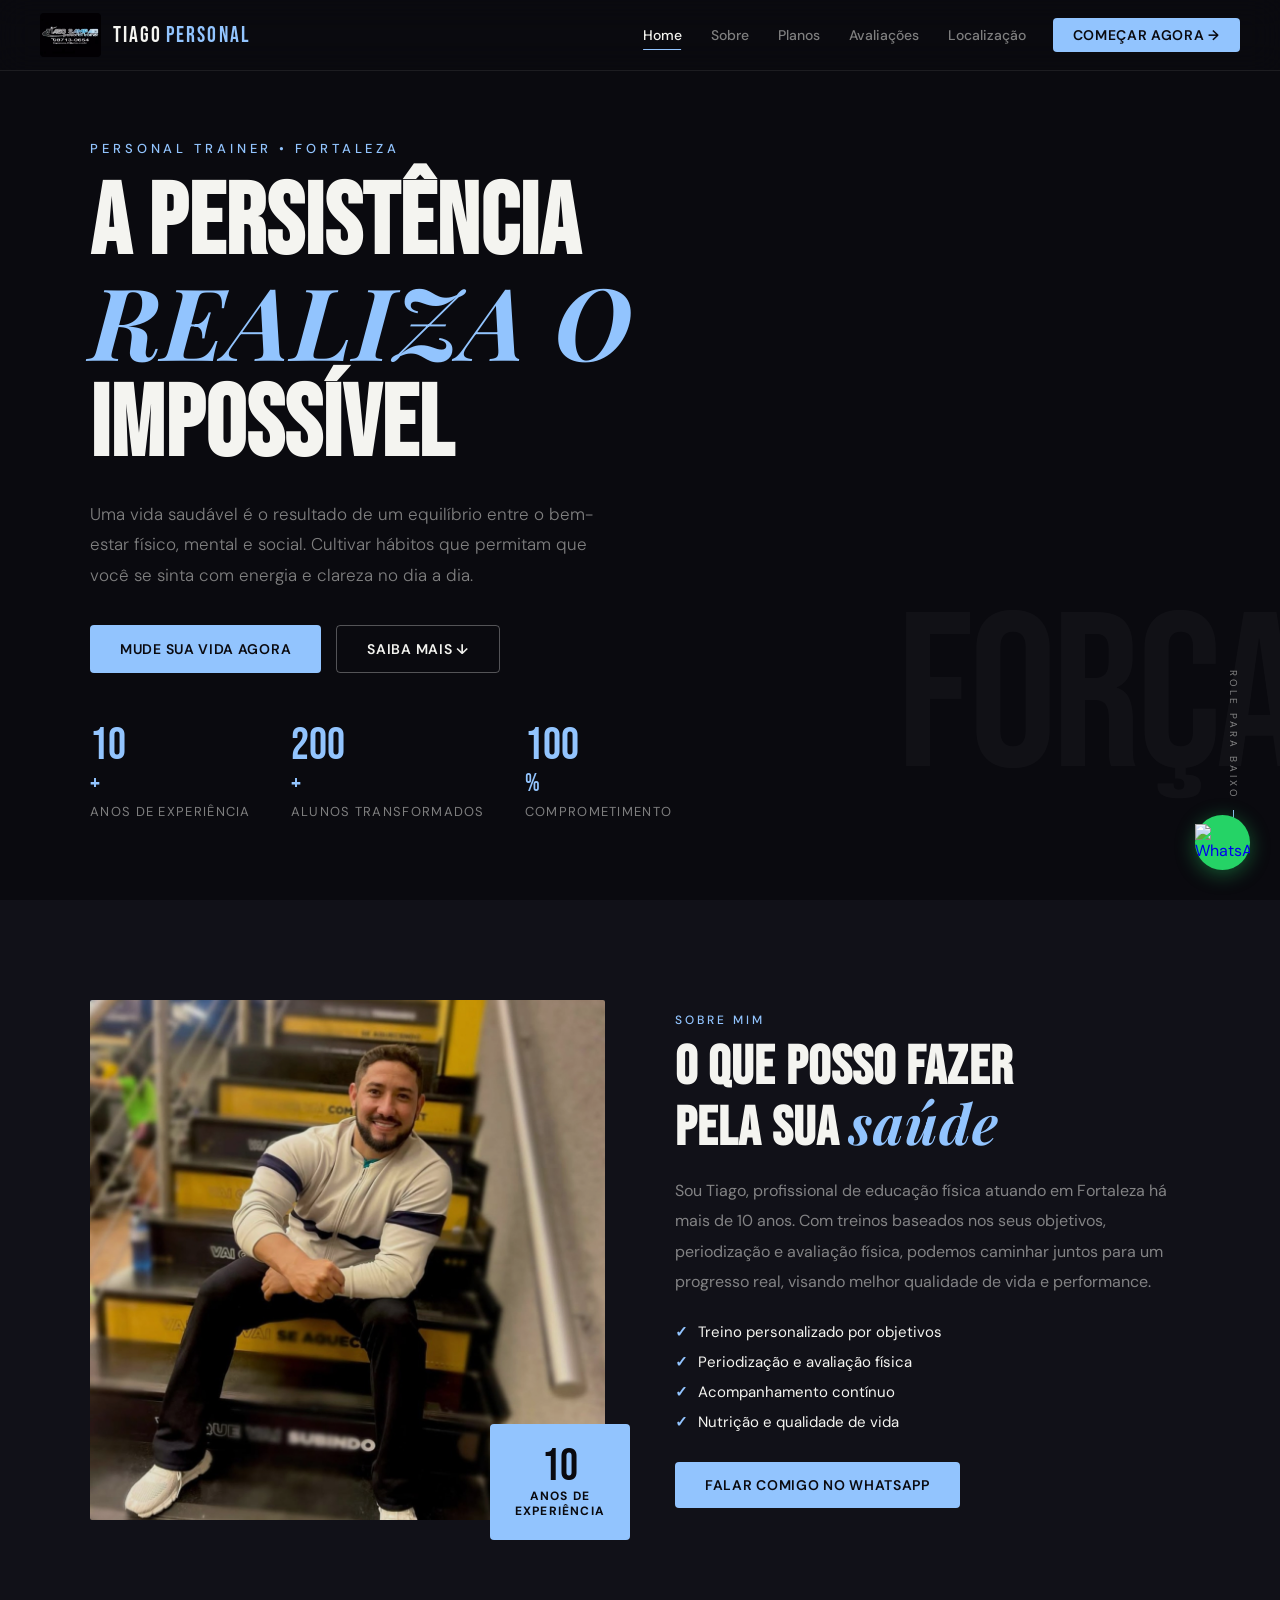
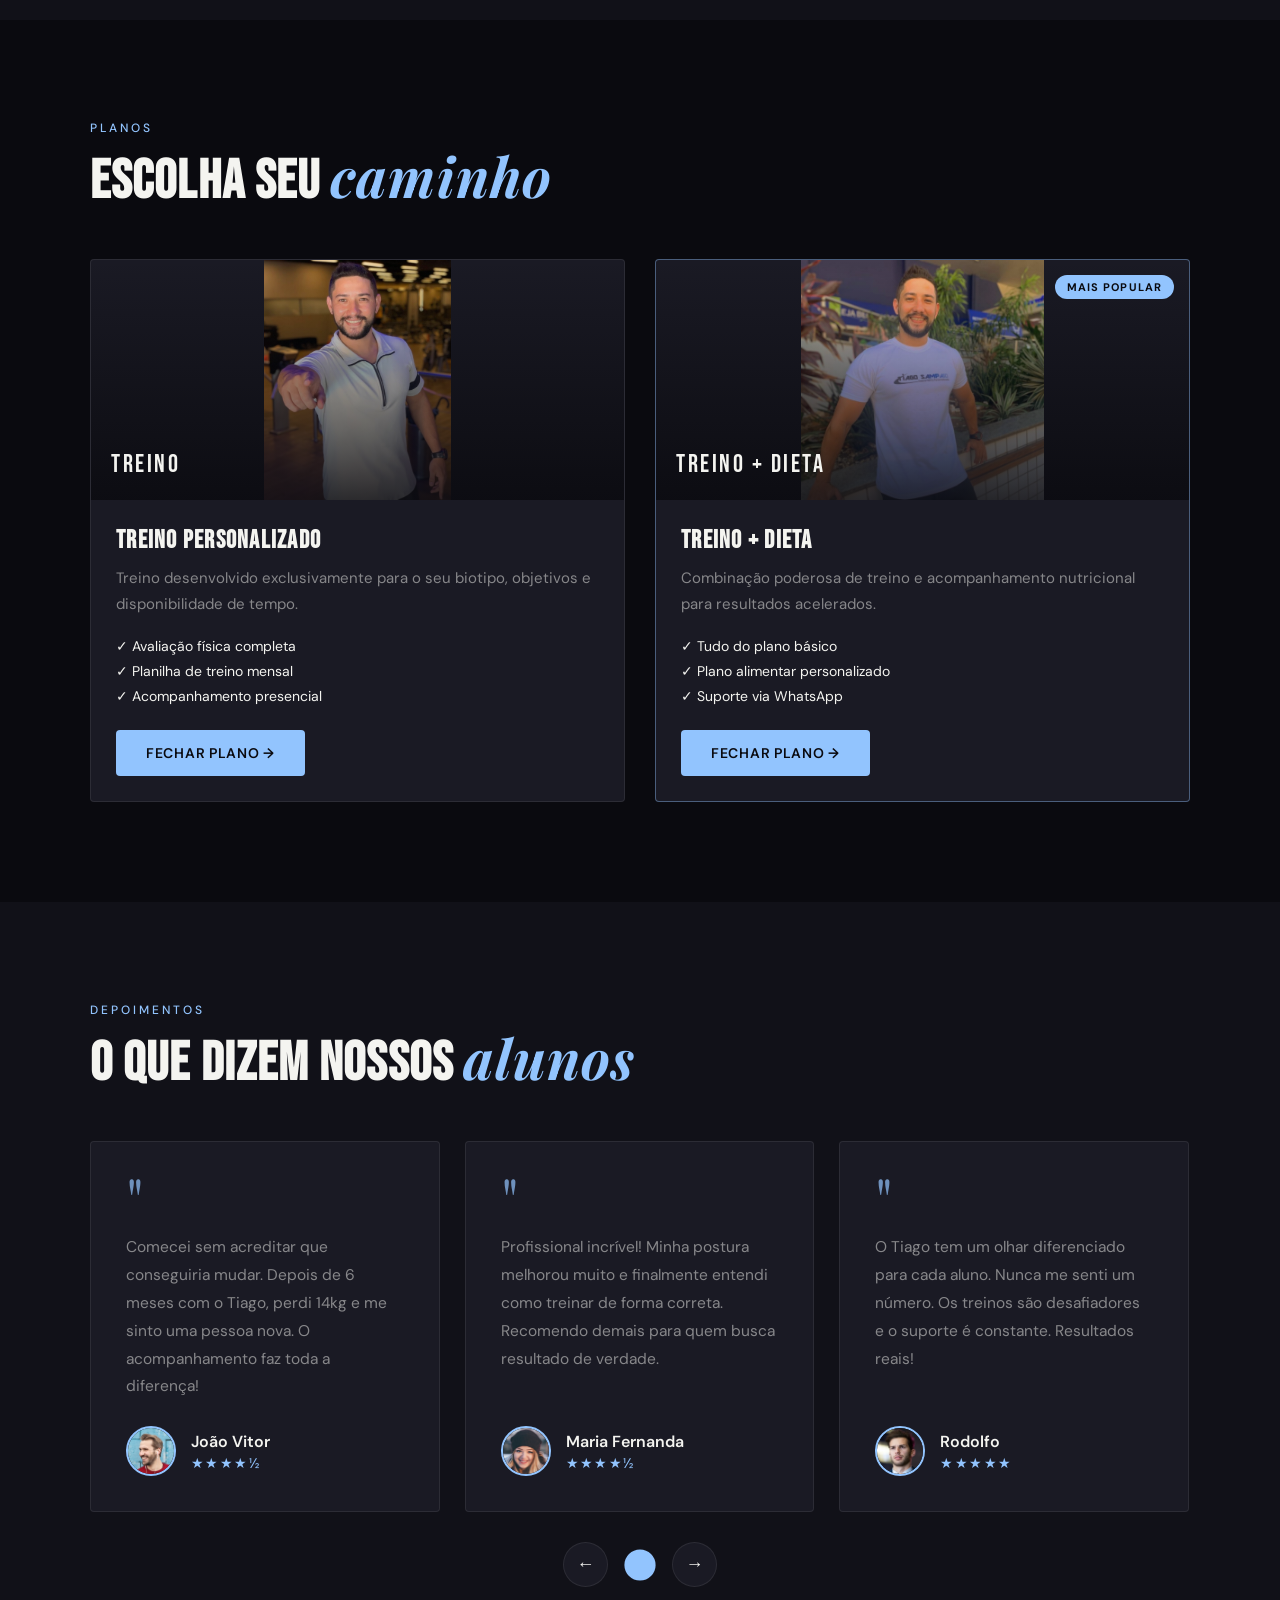
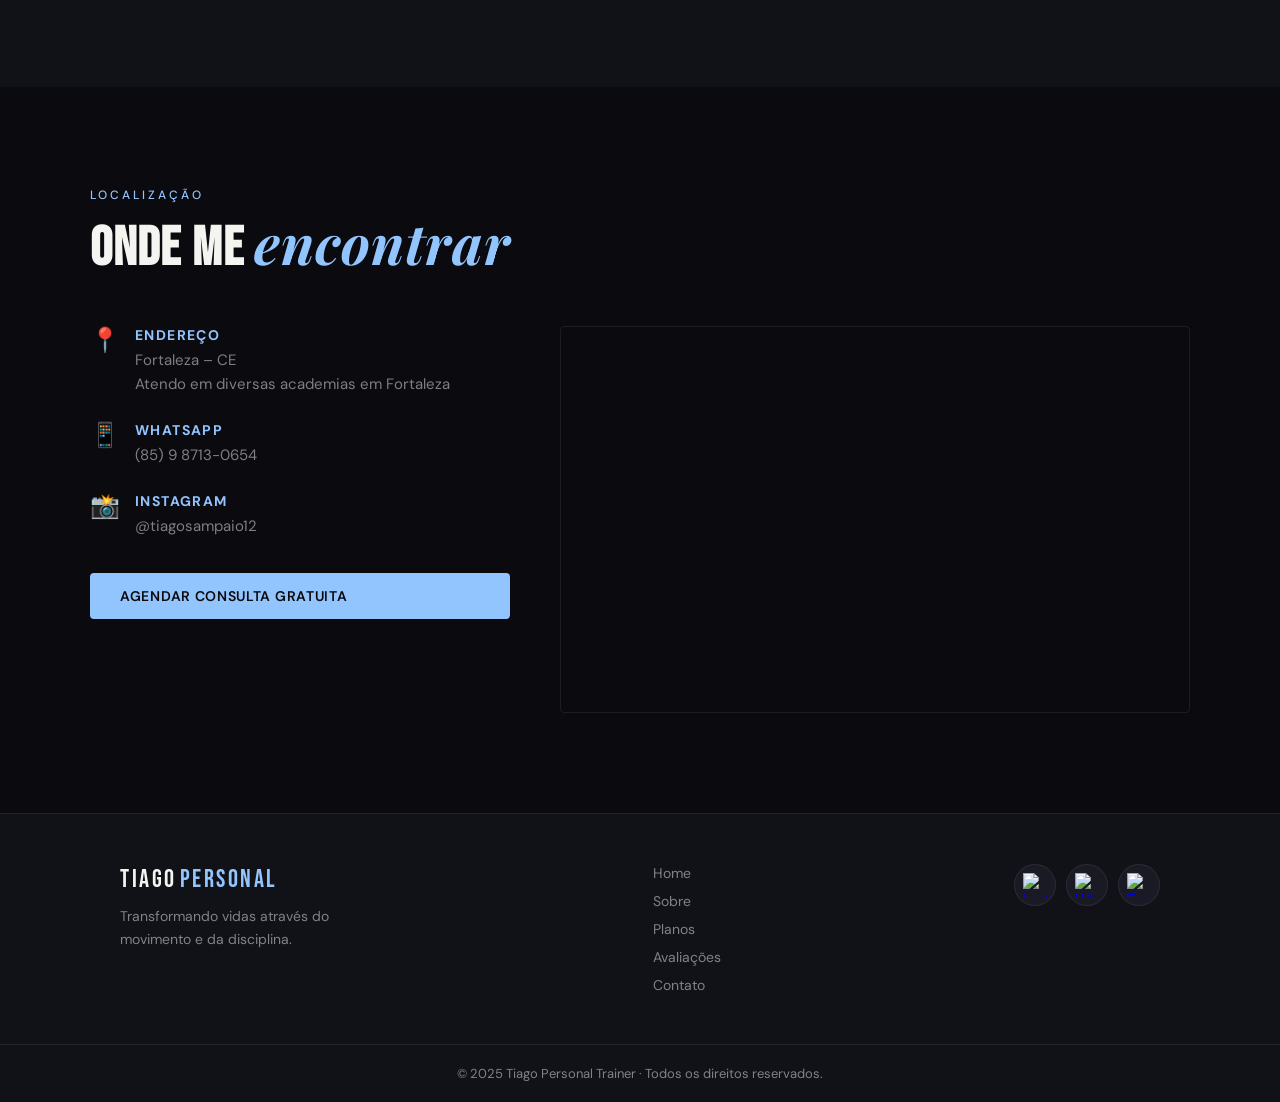
==== commit 1822348b: "Tiago Personal.V1.09" ====
--- a/index.html
+++ b/index.html
@@ -61,7 +61,7 @@
         sinta com energia e clareza no dia a dia.
       </p>
       <div class="home-actions">
-        <a href="https://wa.me/558587130654" class="btn btn-primary" target="_blank">
+        <a href="https://wa.me/558587130654" class="btn btn-primary" target="_blank" rel="noopener">
           Mude sua vida agora
         </a>
         <a href="#about" class="btn btn-ghost">Saiba mais ↓</a>
@@ -109,7 +109,7 @@
           <li><span class="check">✓</span> Acompanhamento contínuo</li>
           <li><span class="check">✓</span> Nutrição e qualidade de vida</li>
         </ul>
-        <a href="https://wa.me/558587130654" class="btn btn-primary" target="_blank">
+        <a href="https://wa.me/558587130654" class="btn btn-primary" target="_blank" rel="noopener">
           Falar comigo no WhatsApp
         </a>
       </div>
@@ -139,7 +139,7 @@
             <li>✓ Planilha de treino mensal</li>
             <li>✓ Acompanhamento presencial</li>
           </ul>
-          <a href="https://wa.me/558587130654" class="btn btn-primary" target="_blank">Fechar plano →</a>
+          <a href="https://wa.me/558587130654" class="btn btn-primary" target="_blank" rel="noopener">Fechar plano →</a>
         </div>
       </div>
 
@@ -159,7 +159,7 @@
             <li>✓ Plano alimentar personalizado</li>
             <li>✓ Suporte via WhatsApp</li>
           </ul>
-          <a href="https://wa.me/558587130654" class="btn btn-primary" target="_blank">Fechar plano →</a>
+          <a href="https://wa.me/558587130654" class="btn btn-primary" target="_blank" rel="noopener">Fechar plano →</a>
         </div>
       </div>
 
@@ -233,7 +233,8 @@
           <span class="addr-icon">📍</span>
           <div>
             <strong>Endereço</strong>
-            <p>Fortaleza – CE <br><p>Atendo em diversa academias em fortaleza</p>
+            <p>Fortaleza – CE</p>
+            <p>Atendo em diversas academias em Fortaleza</p>
           </div>
         </div>
         <div class="address-item">
@@ -250,7 +251,7 @@
             <p>@tiagosampaio12</p>
           </div>
         </div>
-        <a href="https://wa.me/558587130654" class="btn btn-primary" target="_blank" style="margin-top:1rem;">
+        <a href="https://wa.me/558587130654" class="btn btn-primary" target="_blank" rel="noopener" style="margin-top:1rem;">
           Agendar consulta gratuita
         </a>
       </div>
@@ -276,10 +277,10 @@
         <a href="#address">Contato</a>
       </div>
       <div class="footer-social">
-        <a href="http://instagram.com/tiagosampaio12" target="_blank" aria-label="Instagram">
+        <a href="http://instagram.com/tiagosampaio12" target="_blank" aria-label="Instagram" rel="noopener">
           <img width="24" height="24" src="https://img.icons8.com/ios-glyphs/30/ffffff/instagram-new.png" alt="Instagram" />
         </a>
-        <a href="https://wa.me/558587130654" target="_blank" aria-label="WhatsApp">
+        <a href="https://wa.me/558587130654" target="_blank" aria-label="WhatsApp" rel="noopener">
           <img width="24" height="24" src="https://img.icons8.com/ios-filled/30/ffffff/whatsapp--v1.png" alt="WhatsApp" />
         </a>
         <a href="#" aria-label="Facebook">
@@ -293,7 +294,7 @@
   </footer>
 
   <!-- WHATSAPP FLOAT -->
-  <a href="https://wa.me/558587130654" class="whatsapp-float" target="_blank" aria-label="WhatsApp">
+  <a href="https://wa.me/558587130654" class="whatsapp-float" target="_blank" aria-label="WhatsApp" rel="noopener">
     <img src="https://img.icons8.com/ios-filled/40/ffffff/whatsapp--v1.png" alt="WhatsApp" />
   </a>
 
--- a/style.css
+++ b/style.css
@@ -17,12 +17,15 @@
 }
 
 /* ---- RESET ---- */
+/* CORRIGIDO: removido "transition: var(--transition)" do reset global
+   para não interferir com eventos de toque em links e botões no mobile */
 *, *::before, *::after {
-  margin: 0; padding: 0;
+  margin: 0;
+  padding: 0;
   box-sizing: border-box;
-  outline: none; border: none;
+  outline: none;
+  border: none;
   text-decoration: none;
-  transition: var(--transition);
 }
 
 html { scroll-behavior: smooth; }
@@ -48,6 +51,7 @@
   align-items: center;
   justify-content: center;
   gap: 2rem;
+  transition: opacity var(--transition);
 }
 
 .loader-text {
@@ -113,6 +117,8 @@
 }
 
 /* ---- BUTTONS ---- */
+/* CORRIGIDO: adicionado position:relative e z-index para garantir
+   que os botões fiquem sempre clicáveis acima de outros elementos */
 .btn {
   display: inline-flex;
   align-items: center;
@@ -125,6 +131,14 @@
   cursor: pointer;
   border-radius: var(--radius);
   text-transform: uppercase;
+  position: relative;
+  z-index: 2;
+  transition: background var(--transition), color var(--transition),
+              transform var(--transition), box-shadow var(--transition),
+              border-color var(--transition);
+  /* Melhora a área de toque no mobile */
+  -webkit-tap-highlight-color: transparent;
+  touch-action: manipulation;
 }
 
 .btn-primary {
@@ -132,7 +146,8 @@
   color: var(--black);
 }
 
-.btn-primary:hover {
+.btn-primary:hover,
+.btn-primary:active {
   background: #fff;
   transform: translateY(-2px);
   box-shadow: 0 8px 24px rgba(146, 196, 254, 0.35);
@@ -144,7 +159,8 @@
   border: 1px solid rgba(255,255,255,0.3);
 }
 
-.btn-ghost:hover {
+.btn-ghost:hover,
+.btn-ghost:active {
   border-color: var(--accent);
   color: var(--accent);
   transform: translateY(-2px);
@@ -181,6 +197,7 @@
   display: flex;
   align-items: center;
   gap: 1.2rem;
+  transition: opacity var(--transition);
 }
 
 .logo img {
@@ -216,6 +233,7 @@
   padding: 0.6rem 1.2rem;
   border-radius: var(--radius);
   position: relative;
+  transition: color var(--transition);
 }
 
 .nav-link::after {
@@ -248,9 +266,13 @@
   text-transform: uppercase;
   letter-spacing: 0.05em;
   margin-left: 1rem;
-}
-
-.nav-cta:hover {
+  transition: background var(--transition), transform var(--transition);
+  -webkit-tap-highlight-color: transparent;
+  touch-action: manipulation;
+}
+
+.nav-cta:hover,
+.nav-cta:active {
   background: #fff;
   transform: translateY(-1px);
 }
@@ -263,6 +285,13 @@
   background: none;
   padding: 6px;
   z-index: 200;
+  /* Melhora área de toque */
+  min-width: 44px;
+  min-height: 44px;
+  align-items: center;
+  justify-content: center;
+  -webkit-tap-highlight-color: transparent;
+  touch-action: manipulation;
 }
 
 .menu-toggle span {
@@ -271,26 +300,35 @@
   height: 2px;
   background: var(--white);
   border-radius: 2px;
-  transition: var(--transition);
+  transition: transform var(--transition), opacity var(--transition);
 }
 
 .menu-toggle.open span:nth-child(1) { transform: translateY(7px) rotate(45deg); }
 .menu-toggle.open span:nth-child(2) { opacity: 0; }
 .menu-toggle.open span:nth-child(3) { transform: translateY(-7px) rotate(-45deg); }
 
+/* ---- OVERLAY MOBILE ----
+   CORRIGIDO: substituído display:none por pointer-events:none
+   O display:none causava um delay no repaint que deixava o overlay
+   "invisível mas bloqueando cliques" em alguns browsers mobile.
+   Com pointer-events:none o overlay sempre existe no DOM mas só
+   captura eventos quando está visivelmente aberto (.active). */
 .nav-overlay {
-  display: none;
+  display: block;
   position: fixed;
   inset: 0;
   background: rgba(0,0,0,0.6);
   z-index: 98;
   backdrop-filter: blur(4px);
+  -webkit-backdrop-filter: blur(4px);
   opacity: 0;
+  pointer-events: none;
   transition: opacity var(--transition);
 }
 
 .nav-overlay.active {
   opacity: 1;
+  pointer-events: all;
 }
 
 /* ---- HOME ---- */
@@ -601,6 +639,7 @@
   display: flex;
   align-items: flex-end;
   padding: 2rem;
+  pointer-events: none;
 }
 
 .plan-overlay span {
@@ -741,9 +780,16 @@
   display: flex;
   align-items: center;
   justify-content: center;
-}
-
-.rev-btn:hover {
+  transition: background var(--transition), color var(--transition), border-color var(--transition);
+  /* Melhora área de toque mobile */
+  min-width: 44px;
+  min-height: 44px;
+  -webkit-tap-highlight-color: transparent;
+  touch-action: manipulation;
+}
+
+.rev-btn:hover,
+.rev-btn:active {
   background: var(--accent);
   color: var(--black);
   border-color: var(--accent);
@@ -762,6 +808,13 @@
   cursor: pointer;
   transition: background var(--transition), transform var(--transition);
   border: none;
+  /* Melhora área de toque mobile */
+  min-width: 24px;
+  min-height: 24px;
+  display: flex;
+  align-items: center;
+  justify-content: center;
+  -webkit-tap-highlight-color: transparent;
 }
 
 .rev-dot.active {
@@ -873,6 +926,7 @@
 .footer-links a {
   font-size: 1.4rem;
   color: var(--muted);
+  transition: color var(--transition), padding-left var(--transition);
 }
 
 .footer-links a:hover {
@@ -894,9 +948,13 @@
   display: flex;
   align-items: center;
   justify-content: center;
-}
-
-.footer-social a:hover {
+  transition: background var(--transition), border-color var(--transition);
+  -webkit-tap-highlight-color: transparent;
+  touch-action: manipulation;
+}
+
+.footer-social a:hover,
+.footer-social a:active {
   background: var(--accent);
   border-color: var(--accent);
 }
@@ -927,9 +985,13 @@
   z-index: 90;
   box-shadow: 0 4px 20px rgba(37, 211, 102, 0.4);
   animation: waPulse 2.5s ease-in-out infinite;
-}
-
-.whatsapp-float:hover {
+  transition: transform var(--transition), box-shadow var(--transition);
+  -webkit-tap-highlight-color: transparent;
+  touch-action: manipulation;
+}
+
+.whatsapp-float:hover,
+.whatsapp-float:active {
   transform: scale(1.12);
   box-shadow: 0 6px 28px rgba(37, 211, 102, 0.6);
 }
@@ -958,6 +1020,11 @@
   opacity: 0;
   transform: translateY(10px);
   pointer-events: none;
+  transition: opacity var(--transition), transform var(--transition),
+              background var(--transition), color var(--transition),
+              border-color var(--transition);
+  -webkit-tap-highlight-color: transparent;
+  touch-action: manipulation;
 }
 
 .back-top.visible {
@@ -966,7 +1033,8 @@
   pointer-events: all;
 }
 
-.back-top:hover {
+.back-top:hover,
+.back-top:active {
   background: var(--accent);
   color: var(--black);
   border-color: var(--accent);
@@ -1030,10 +1098,8 @@
     display: flex;
   }
 
-  .nav-overlay {
-    display: block;
-  }
-
+  /* CORRIGIDO: navbar mobile usa z-index:99 para ficar acima do overlay(98)
+     mas abaixo do menu-toggle(200) */
   .navbar {
     position: fixed;
     top: 0;
@@ -1049,6 +1115,7 @@
     z-index: 99;
     border-left: var(--border);
     transition: right var(--transition);
+    overflow-y: auto;
   }
 
   .navbar.open {
@@ -1069,6 +1136,7 @@
     margin: 2rem 0 0;
     width: 100%;
     justify-content: center;
+    padding: 1.4rem 2rem;
   }
 
   /* Home */
